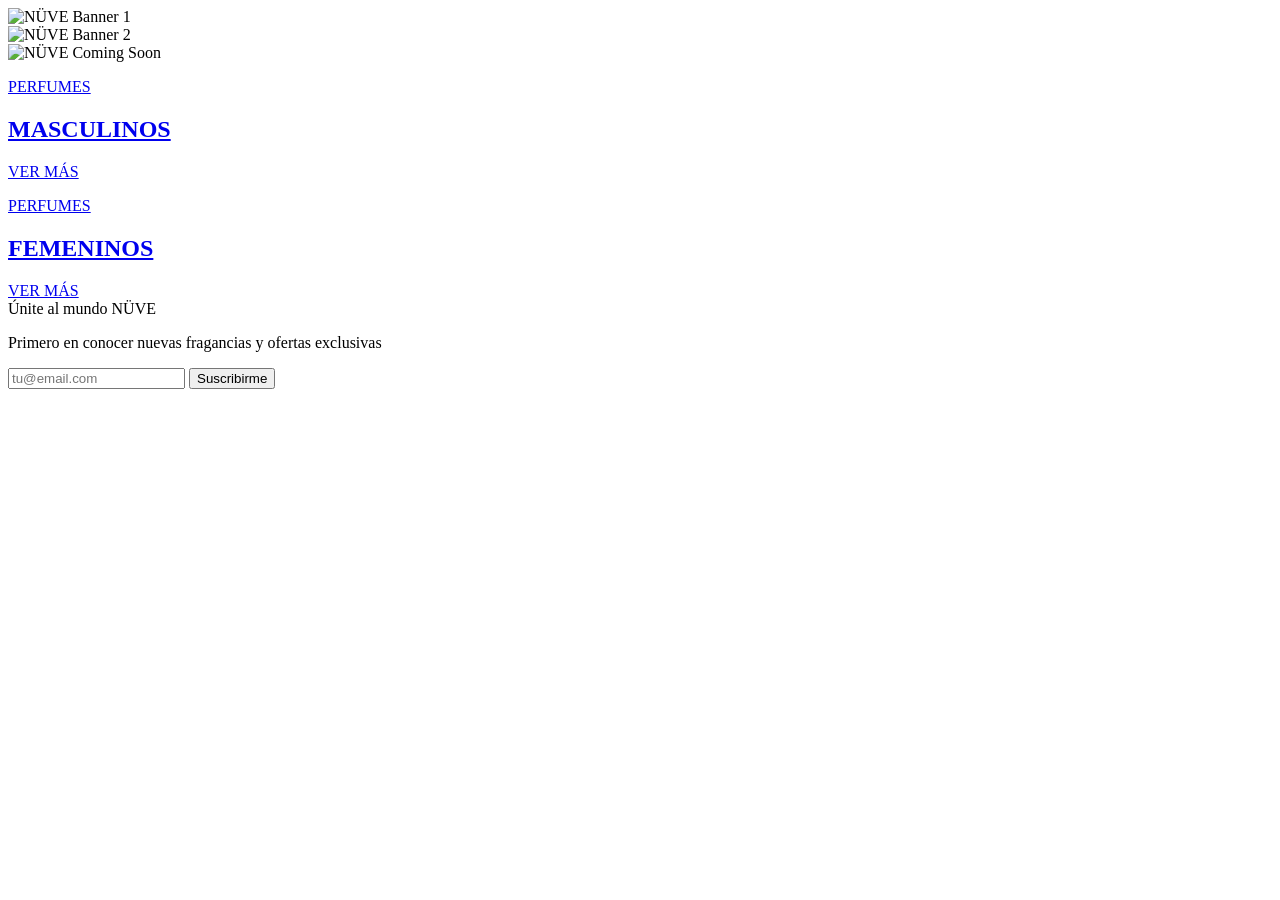
==== frontend/index.html @ dd40663f "style: Cinzel + Montserrat Light, paleta oscura, logo nuve y seccion esencia - Tipografia: Cinzel Re" ====
﻿<!DOCTYPE html>
<html lang="es">
<head>
  <meta charset="UTF-8">
  <meta name="viewport" content="width=device-width, initial-scale=1.0">
  <meta name="description" content="NÜVE Perfumería — Esencias premium de autor. Originales y Testers.">
  <title>NÜVE — Perfumería de Autor</title>
  <link rel="preconnect" href="https://fonts.googleapis.com">
  <link rel="preconnect" href="https://fonts.gstatic.com" crossorigin>
  <link href="https://fonts.googleapis.com/css2?family=Cinzel:wght@400;500&family=Montserrat:wght@300;400;500;600&display=swap" rel="stylesheet">
  <link rel="stylesheet" href="/nuvo/frontend/css/style.css">
  <link href="https://api.fontshare.com/v2/css?f[]=garet@400,700&display=swap" rel="stylesheet">
</head>
<body>

  <!-- Navbar (injected by main.js) -->
  <div id="navbar"></div>

  <!-- ============================================================
       HERO SLIDER
       ============================================================ -->
  <section class="hero-slider">
    <div class="slider__track" id="slider-track">
      <div class="slider__slide">
        <picture>
          <source media="(max-width: 768px)" srcset="/nuvo/frontend/images/banner1-mobile.png">
          <img src="/nuvo/frontend/images/banner1.png" alt="NÜVE Banner 1">
        </picture>
      </div>
      <div class="slider__slide">
        <img src="/nuvo/frontend/images/banner2.png" alt="NÜVE Banner 2">
      </div>
      <div class="slider__slide">
        <picture>
          <source media="(max-width: 768px)" srcset="/nuvo/frontend/images/banner3-mobile.png">
          <img src="/nuvo/frontend/images/banner3.png" alt="NÜVE Coming Soon">
        </picture>
      </div>
    </div>

  </section>

  <!-- ============================================================
       MÁS VENDIDOS
       ============================================================ -->
  <div id="mas-vendidos"></div>

  <!-- ============================================================
       COLECCIONES
       ============================================================ -->
  <section class="colecciones-panels">

    <a href="/nuvo/frontend/productos.html?genero=masculino" class="colecciones-panel colecciones-panel--dark">
      <div class="colecciones-panel__content">
        <p class="colecciones-panel__label">PERFUMES</p>
        <h2 class="colecciones-panel__title">MASCULINOS</h2>
        <span class="colecciones-panel__cta">VER MÁS</span>
      </div>
    </a>

    <a href="/nuvo/frontend/productos.html?genero=femenino" class="colecciones-panel colecciones-panel--light">
      <div class="colecciones-panel__content">
        <p class="colecciones-panel__label">PERFUMES</p>
        <h2 class="colecciones-panel__title">FEMENINOS</h2>
        <span class="colecciones-panel__cta">VER MÁS</span>
      </div>
    </a>

  </section>

  <!-- ============================================================
       NEWSLETTER
       ============================================================ -->
  <section class="newsletter">
    <div class="newsletter__title">Únite al mundo NÜVE</div>
    <p class="newsletter__subtitle">Primero en conocer nuevas fragancias y ofertas exclusivas</p>
    <form class="newsletter__form" onsubmit="handleNewsletter(event)">
      <input
        type="email"
        class="newsletter__input"
        placeholder="tu@email.com"
        required
        autocomplete="email"
      >
      <button type="submit" class="newsletter__btn">Suscribirme</button>
    </form>
  </section>

  <!-- Modal detalle producto -->
  <div id="producto-modal" class="prod-modal" style="display:none;">
    <div class="prod-modal__overlay" onclick="cerrarModal()"></div>
    <div class="prod-modal__box">
      <button class="prod-modal__close" onclick="cerrarModal()">✕</button>
      <div class="prod-modal__img-wrap">
        <img id="modal-img" src="" alt="">
      </div>
      <div id="modal-thumbs" style="display:none;flex-direction:row;gap:0.4rem;padding:0.5rem 1.5rem 0;flex-wrap:wrap;"></div>
      <div class="prod-modal__info">
        <p id="modal-marca" class="prod-modal__marca"></p>
        <h2 id="modal-nombre" class="prod-modal__nombre"></h2>
        <p id="modal-tipo" class="prod-modal__tipo"></p>
        <p id="modal-desc" class="prod-modal__desc"></p>
        <div class="prod-modal__precio-wrap">
          <span id="modal-precio" class="prod-modal__precio"></span>
        </div>
        <div class="prod-modal__qty-wrap">
          <button onclick="cambiarQty(-1)">−</button>
          <span id="modal-qty">1</span>
          <button onclick="cambiarQty(1)">+</button>
        </div>
        <button class="prod-modal__btn" onclick="agregarDesdeModal()">AGREGAR AL CARRITO</button>
      </div>
    </div>
  </div>

  <!-- Footer (injected by main.js) -->
  <div id="footer"></div>

  <!-- WhatsApp flotante -->
  <a href="https://wa.me/541139225427" class="whatsapp-btn" target="_blank" aria-label="WhatsApp">
    <i class="fa-brands fa-whatsapp"></i>
  </a>

  <!-- Scripts -->
  <script src="/nuvo/frontend/js/config.js"></script>
  <script src="/nuvo/frontend/js/main.js"></script>
  <script src="/nuvo/frontend/js/carrito.js"></script>
  <script src="/nuvo/frontend/js/productos.js"></script>
  <script>
    (function () {
      const track = document.getElementById('slider-track');
      const dots  = document.querySelectorAll('.slider__dot');
      const total = document.querySelectorAll('.slider__slide').length;
      let current = 0, timer;

      function goTo(index) {
        current = (index + total) % total;
        track.style.transform = `translateX(-${current * 100}%)`;
        dots.forEach((d, i) => d.classList.toggle('active', i === current));
      }

      function startAuto() { timer = setInterval(() => goTo(current + 1), 5000); }

      dots.forEach(d => d.addEventListener('click', () => { clearInterval(timer); goTo(+d.dataset.index); startAuto(); }));

      startAuto();
    })();
  </script>
  <script>
    function handleNewsletter(e) {
      e.preventDefault();
      const email = e.target.querySelector('input[type="email"]').value;
      if (email) {
        showToast('¡Gracias por suscribirte a NÜVE!', 'success');
        e.target.reset();
      }
    }

    document.addEventListener('DOMContentLoaded', () => {
      loadFeaturedProductos();
    });
  </script>
</body>
</html>
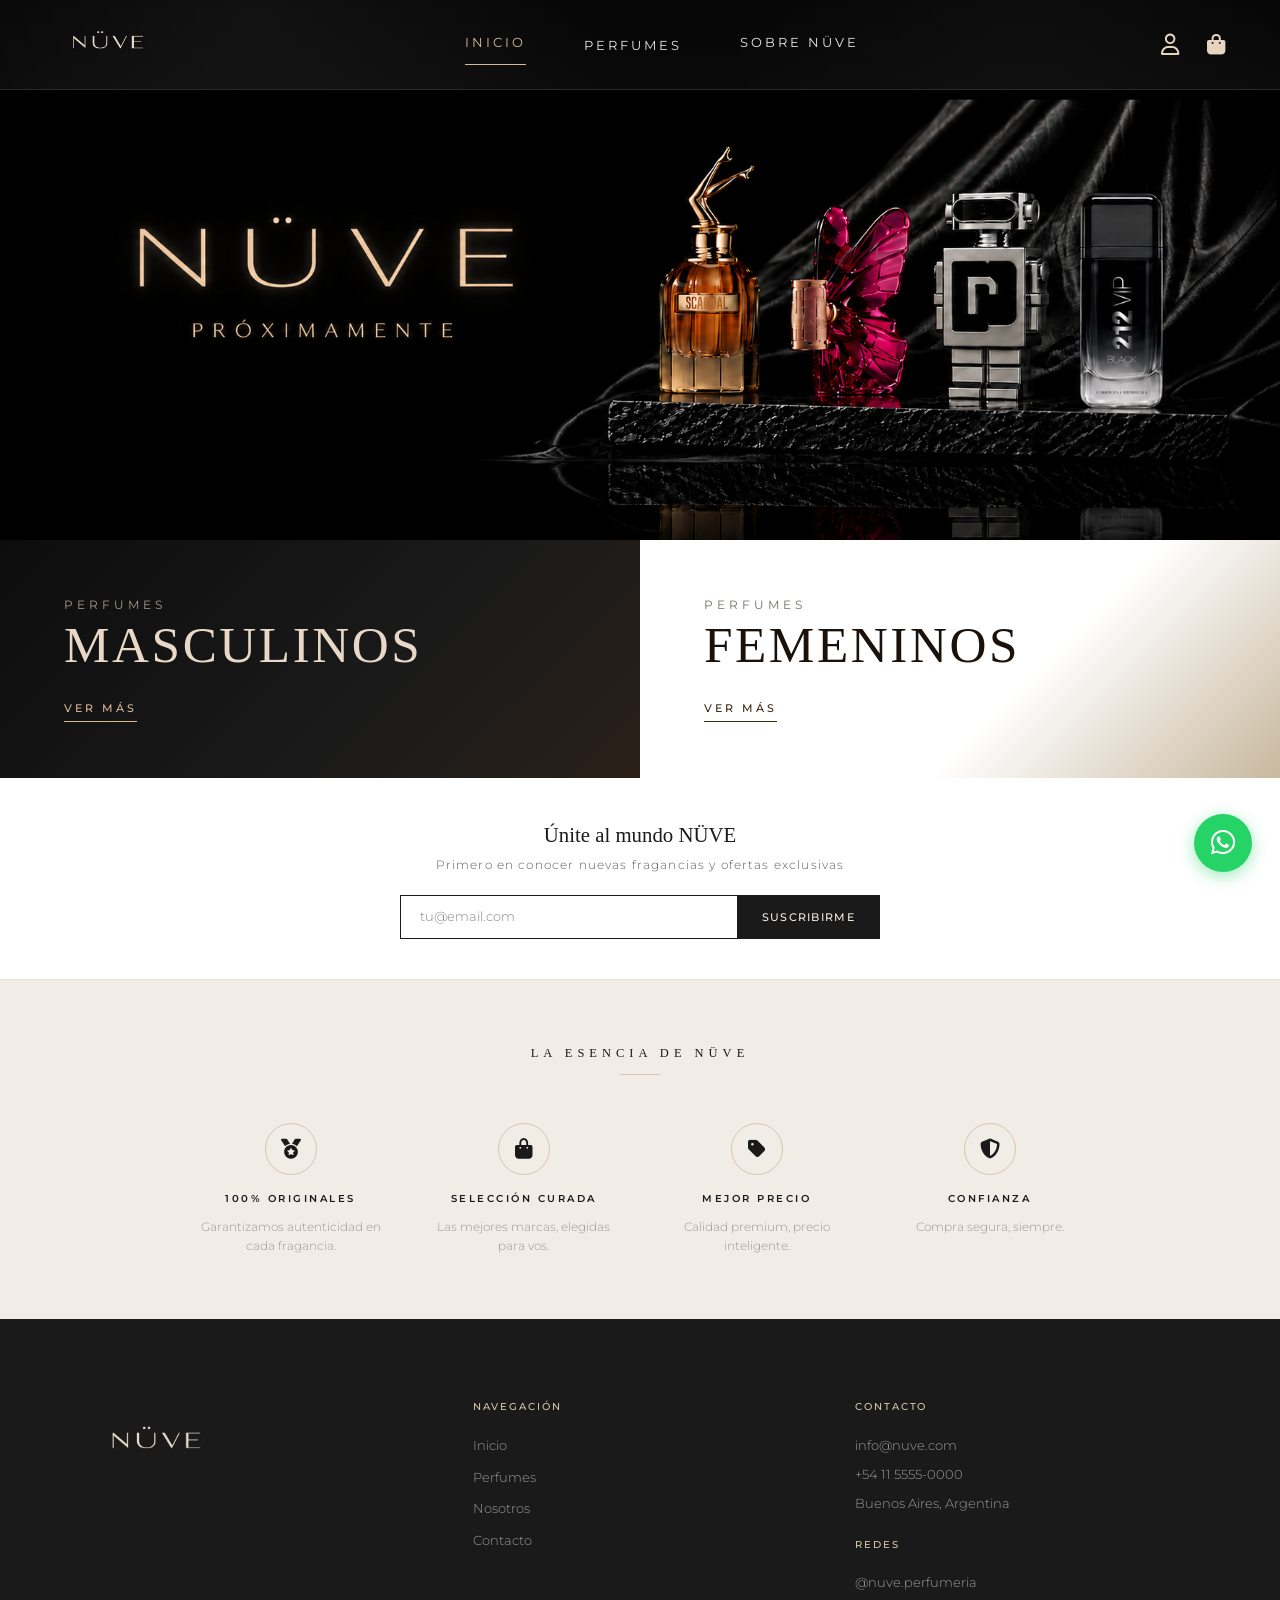
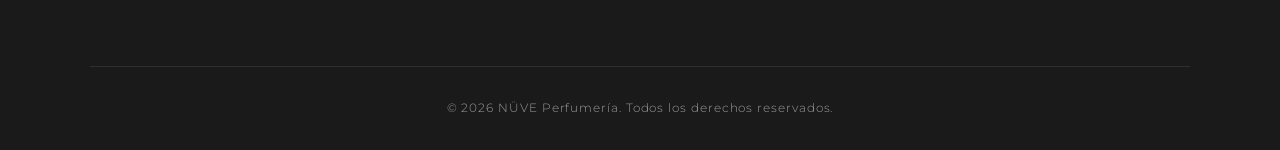
==== commit b626cb99: "deploy: preparar proyecto para produccion en nuvearg.com - config.js auto-detecta entorno (localhost" ====
--- a/frontend/index.html
+++ b/frontend/index.html
@@ -8,7 +8,7 @@
   <link rel="preconnect" href="https://fonts.googleapis.com">
   <link rel="preconnect" href="https://fonts.gstatic.com" crossorigin>
   <link href="https://fonts.googleapis.com/css2?family=Cinzel:wght@400;500&family=Montserrat:wght@300;400;500;600&display=swap" rel="stylesheet">
-  <link rel="stylesheet" href="/nuvo/frontend/css/style.css">
+  <link rel="stylesheet" href="css/style.css">
   <link href="https://api.fontshare.com/v2/css?f[]=garet@400,700&display=swap" rel="stylesheet">
 </head>
 <body>
@@ -23,17 +23,17 @@
     <div class="slider__track" id="slider-track">
       <div class="slider__slide">
         <picture>
-          <source media="(max-width: 768px)" srcset="/nuvo/frontend/images/banner1-mobile.png">
-          <img src="/nuvo/frontend/images/banner1.png" alt="NÜVE Banner 1">
+          <source media="(max-width: 768px)" srcset="images/banner1-mobile.png">
+          <img src="images/banner1.png" alt="NÜVE Banner 1">
         </picture>
       </div>
       <div class="slider__slide">
-        <img src="/nuvo/frontend/images/banner2.png" alt="NÜVE Banner 2">
+        <img src="images/banner2.png" alt="NÜVE Banner 2">
       </div>
       <div class="slider__slide">
         <picture>
-          <source media="(max-width: 768px)" srcset="/nuvo/frontend/images/banner3-mobile.png">
-          <img src="/nuvo/frontend/images/banner3.png" alt="NÜVE Coming Soon">
+          <source media="(max-width: 768px)" srcset="images/banner3-mobile.png">
+          <img src="images/banner3.png" alt="NÜVE Coming Soon">
         </picture>
       </div>
     </div>
@@ -50,7 +50,7 @@
        ============================================================ -->
   <section class="colecciones-panels">
 
-    <a href="/nuvo/frontend/productos.html?genero=masculino" class="colecciones-panel colecciones-panel--dark">
+    <a href="productos.html?genero=masculino" class="colecciones-panel colecciones-panel--dark">
       <div class="colecciones-panel__content">
         <p class="colecciones-panel__label">PERFUMES</p>
         <h2 class="colecciones-panel__title">MASCULINOS</h2>
@@ -58,7 +58,7 @@
       </div>
     </a>
 
-    <a href="/nuvo/frontend/productos.html?genero=femenino" class="colecciones-panel colecciones-panel--light">
+    <a href="productos.html?genero=femenino" class="colecciones-panel colecciones-panel--light">
       <div class="colecciones-panel__content">
         <p class="colecciones-panel__label">PERFUMES</p>
         <h2 class="colecciones-panel__title">FEMENINOS</h2>
@@ -122,10 +122,10 @@
   </a>
 
   <!-- Scripts -->
-  <script src="/nuvo/frontend/js/config.js"></script>
-  <script src="/nuvo/frontend/js/main.js"></script>
-  <script src="/nuvo/frontend/js/carrito.js"></script>
-  <script src="/nuvo/frontend/js/productos.js"></script>
+  <script src="js/config.js"></script>
+  <script src="js/main.js"></script>
+  <script src="js/carrito.js"></script>
+  <script src="js/productos.js"></script>
   <script>
     (function () {
       const track = document.getElementById('slider-track');
--- a/frontend/css/style.css
+++ b/frontend/css/style.css
@@ -0,0 +1,2754 @@
+@import url('https://fonts.googleapis.com/css2?family=Cinzel:wght@400;500&family=Montserrat:wght@300;400;500;600&display=swap');
+
+/* ============================================================
+   CSS RESET & ROOT VARIABLES
+   ============================================================ */
+*, *::before, *::after {
+  box-sizing: border-box;
+  margin: 0;
+  padding: 0;
+}
+
+:root {
+  --negro: #1a1a1a;
+  --crema: #F2ECE6;
+  --taupe: #9A9A9A;
+  --champagne: #D6C6AD;
+  --plata: #C8C8C8;
+  --blanco: #FFFFFF;
+  --gris-suave: #E8E8E8;
+
+  --font-primary: 'Cinzel', Georgia, serif;
+  --font-secondary: 'Montserrat', sans-serif;
+
+  --transition: 0.3s ease;
+  --shadow-sm: 0 2px 8px rgba(0,0,0,0.06);
+  --shadow-md: 0 4px 20px rgba(0,0,0,0.10);
+  --shadow-lg: 0 8px 40px rgba(0,0,0,0.14);
+}
+
+html {
+  scroll-behavior: smooth;
+}
+
+body {
+  background-color: var(--crema);
+  color: var(--negro);
+  font-family: var(--font-secondary);
+  font-weight: 300;
+  line-height: 1.6;
+  overflow-x: hidden;
+}
+
+img {
+  max-width: 100%;
+  display: block;
+}
+
+a {
+  color: inherit;
+  text-decoration: none;
+}
+
+ul, ol {
+  list-style: none;
+}
+
+button {
+  cursor: pointer;
+  border: none;
+  background: none;
+  font-family: inherit;
+}
+
+input, textarea, select {
+  font-family: inherit;
+}
+
+/* ============================================================
+   TYPOGRAPHY
+   ============================================================ */
+h1, h2, h3, h4, h5, h6 {
+  font-family: var(--font-primary);
+  font-weight: 300;
+  line-height: 1.2;
+}
+
+/* ============================================================
+   NAVBAR
+   ============================================================ */
+.navbar {
+  position: fixed;
+  top: 0;
+  left: 0;
+  right: 0;
+  z-index: 1000;
+  height: 10%;
+
+  background: linear-gradient(
+    to bottom,
+    #050505 0%,
+    #0a0a0a 100%
+  );
+
+  display: flex;
+  align-items: center;
+  justify-content: space-between;
+
+  padding: 0 55px;
+
+  border-bottom: 1px solid rgba(255,255,255,0.15);
+
+  transition: box-shadow var(--transition);
+}
+
+.navbar::before {
+  content: "";
+  position: absolute;
+  inset: 0;
+  background:
+    radial-gradient(circle at 20% 0%, rgba(255,255,255,0.05), transparent 35%),
+    radial-gradient(circle at 80% 0%, rgba(255,255,255,0.03), transparent 30%);
+  pointer-events: none;
+}
+
+.navbar.scrolled {
+  box-shadow: 0 4px 30px rgba(0,0,0,0.5);
+}
+
+/* Logo image - left */
+.navbar__logo-wrap a {
+  display: flex;
+  align-items: center;
+}
+
+.navbar__logo-img {
+  height: 72px;
+  width: auto;
+}
+
+/* Nav links - center */
+.navbar__nav {
+  display: flex;
+  gap: 58px;
+}
+
+.navbar__link {
+  position: relative;
+  text-decoration: none;
+  color: #e7e7e7;
+  font-family: var(--font-secondary);
+  font-size: 13px;
+  font-weight: 400;
+  letter-spacing: 3px;
+  transition: 0.3s ease;
+}
+
+.navbar__link:hover,
+.navbar__link.active {
+  color: #d8b894;
+}
+
+.navbar__link::after {
+  content: '';
+  position: absolute;
+  left: 0;
+  bottom: -8px;
+  width: 0%;
+  height: 1px;
+  background: #d8b894;
+  transition: 0.3s;
+}
+
+.navbar__link:hover::after,
+.navbar__link.active::after {
+  width: 100%;
+}
+
+/* Dropdown COLECCIONES */
+.navbar__dropdown {
+  position: relative;
+}
+
+.navbar__dropdown-menu {
+  display: none;
+  position: absolute;
+  top: calc(100% + 18px);
+  left: 50%;
+  transform: translateX(-50%);
+  background: #0a0a0a;
+  border: 1px solid rgba(255,255,255,0.12);
+  min-width: 160px;
+  flex-direction: column;
+  z-index: 100;
+}
+
+.navbar__dropdown.open .navbar__dropdown-menu {
+  display: flex;
+}
+
+.navbar__dropdown-item {
+  padding: 12px 20px;
+  color: #e7e7e7;
+  font-family: var(--font-secondary);
+  font-size: 11px;
+  font-weight: 400;
+  letter-spacing: 3px;
+  text-decoration: none;
+  transition: 0.3s;
+  text-align: center;
+}
+
+.navbar__dropdown-item:hover {
+  color: #d8b894;
+  background: rgba(255,255,255,0.04);
+}
+
+/* Icons - right */
+.navbar__icons {
+  display: flex;
+  align-items: center;
+  gap: 28px;
+}
+
+.navbar__icon-link {
+  color: #e7d5c0;
+  font-size: 21px;
+  text-decoration: none;
+  transition: 0.3s;
+}
+
+.navbar__icon-link:hover {
+  color: #ffffff;
+}
+
+/* Cart icon */
+.navbar__cart-icon {
+  width: 26px;
+  height: 26px;
+  object-fit: contain;
+  display: block;
+}
+
+.navbar__cart {
+  position: relative;
+  display: flex;
+  align-items: center;
+  color: #e7d5c0;
+  font-size: 21px;
+  text-decoration: none;
+  transition: 0.3s;
+}
+
+.navbar__cart:hover {
+  color: #ffffff;
+}
+
+.cart-badge {
+  position: absolute;
+  top: -10px;
+  right: -10px;
+  width: 19px;
+  height: 19px;
+  border-radius: 50%;
+  background: #e4c7a8;
+  color: #000;
+  font-family: var(--font-secondary);
+  font-size: 10px;
+  font-weight: 600;
+  display: flex;
+  align-items: center;
+  justify-content: center;
+  line-height: 1;
+}
+
+/* Hamburger */
+.navbar__hamburger {
+  display: none;
+  flex-direction: column;
+  gap: 5px;
+  cursor: pointer;
+  padding: 4px;
+}
+
+.navbar__hamburger span {
+  display: block;
+  width: 22px;
+  height: 1.5px;
+  background-color: #e7e7e7;
+  transition: var(--transition);
+}
+
+/* Mobile menu overlay */
+.mobile-menu {
+  display: none;
+  position: fixed;
+  top: 64px;
+  left: 0;
+  right: 0;
+  background-color: #0a0a0a;
+  border-bottom: 1px solid rgba(200,169,126,0.2);
+  z-index: 999;
+  flex-direction: column;
+  align-items: flex-start;
+  padding: 1.25rem 1.5rem 1.5rem;
+  gap: 0;
+}
+
+.mobile-menu.open {
+  display: flex;
+}
+
+.mobile-menu a {
+  font-family: var(--font-primary);
+  font-size: 1.3rem;
+  font-weight: 300;
+  letter-spacing: 0.08em;
+  color: #e8d8c7;
+  padding: 0.6rem 0;
+  width: 100%;
+  border-bottom: 1px solid rgba(255,255,255,0.06);
+  transition: color var(--transition);
+}
+
+.mobile-menu a:last-child {
+  border-bottom: none;
+}
+
+.mobile-menu a:hover {
+  color: #d8b894;
+}
+
+/* ============================================================
+   PAGE OFFSET (below fixed navbar)
+   ============================================================ */
+.page-content {
+  padding-top: 14%;
+}
+
+/* ============================================================
+   HERO SLIDER
+   ============================================================ */
+.hero-slider {
+  position: relative;
+  width: 100%;
+  height: 60vh;
+  overflow: hidden;
+  background: #000;
+}
+
+.slider__track {
+  display: flex;
+  height: 100%;
+  transition: transform 0.7s cubic-bezier(0.77, 0, 0.18, 1);
+}
+
+.slider__slide {
+  min-width: 100%;
+  height: 100%;
+}
+
+.slider__slide img {
+  width: 100%;
+  height: 100%;
+  object-fit: cover;
+  object-position: center;
+  display: block;
+}
+
+/* Dots */
+.slider__dots {
+  position: absolute;
+  bottom: 18px;
+  left: 50%;
+  transform: translateX(-50%);
+  display: flex;
+  gap: 10px;
+  z-index: 10;
+}
+
+.slider__dot {
+  width: 10px;
+  height: 10px;
+  border-radius: 50%;
+  background: rgba(255,255,255,0.35);
+  border: 1px solid rgba(255,255,255,0.5);
+  cursor: pointer;
+  padding: 0;
+  transition: 0.3s;
+}
+
+.slider__dot.active {
+  background: rgba(255,255,255,0.35);
+  border-color: rgba(255,255,255,0.5);
+}
+
+/* ============================================================
+   SECTION TITLES
+   ============================================================ */
+.section {
+  padding: 6rem 2rem;
+}
+
+.section--dark {
+  background-color: var(--negro);
+  color: var(--crema);
+}
+
+.section--light {
+  background-color: var(--blanco);
+}
+
+.section-header {
+  text-align: center;
+  margin-bottom: 4rem;
+}
+
+.section-title {
+  font-family: var(--font-primary);
+  font-size: clamp(2rem, 5vw, 3.5rem);
+  font-weight: 300;
+  letter-spacing: 0.05em;
+  margin-bottom: 1rem;
+}
+
+.section-line {
+  display: flex;
+  align-items: center;
+  justify-content: center;
+  gap: 0.8rem;
+  margin-bottom: 1rem;
+}
+
+.section-line::before,
+.section-line::after {
+  content: '';
+  width: 50px;
+  height: 1px;
+  background-color: var(--champagne);
+}
+
+.section-line span {
+  color: var(--champagne);
+  font-size: 0.6rem;
+}
+
+.section-subtitle {
+  font-family: var(--font-secondary);
+  font-size: 0.85rem;
+  font-weight: 300;
+  letter-spacing: 0.15em;
+  text-transform: uppercase;
+  color: var(--taupe);
+}
+
+/* ============================================================
+   COLECCIONES PANELS (Homepage)
+   ============================================================ */
+.colecciones-panels {
+  display: flex;
+  width: 100%;
+}
+
+.colecciones-panel {
+  flex: 1;
+  display: flex;
+  align-items: flex-end;
+  padding: 3.5rem 4rem;
+  text-decoration: none;
+  position: relative;
+  overflow: hidden;
+  transition: flex 0.5s ease;
+}
+
+.colecciones-panel:hover {
+  flex: 1.08;
+}
+
+.colecciones-panel--dark {
+  background: linear-gradient(135deg, #0d0d0d 0%, #1a1a1a 60%, #2a2018 100%);
+}
+
+.colecciones-panel--light {
+  background: linear-gradient(135deg, #ffffff 0%, #ffffff 60%, #c8b89e 100%);
+}
+
+.colecciones-panel__content {
+  position: relative;
+  z-index: 1;
+}
+
+.colecciones-panel__label {
+  font-family: var(--font-secondary);
+  font-size: 0.72rem;
+  font-weight: 400;
+  letter-spacing: 4px;
+  margin-bottom: 0.3rem;
+}
+
+.colecciones-panel--dark .colecciones-panel__label {
+  color: rgba(232, 216, 199, 0.7);
+}
+
+.colecciones-panel--light .colecciones-panel__label {
+  color: rgba(40, 30, 20, 0.65);
+}
+
+.colecciones-panel__title {
+  font-family: var(--font-primary);
+  font-size: clamp(2.2rem, 4vw, 3.5rem);
+  font-weight: 300;
+  letter-spacing: 0.05em;
+  line-height: 1;
+  margin-bottom: 1.5rem;
+}
+
+.colecciones-panel--dark .colecciones-panel__title {
+  color: #e8d8c7;
+}
+
+.colecciones-panel--light .colecciones-panel__title {
+  color: #1a120a;
+}
+
+.colecciones-panel__cta {
+  display: inline-block;
+  font-family: var(--font-secondary);
+  font-size: 0.7rem;
+  font-weight: 500;
+  letter-spacing: 3px;
+  padding-bottom: 3px;
+  transition: 0.3s;
+}
+
+.colecciones-panel--dark .colecciones-panel__cta {
+  color: #d8b894;
+  border-bottom: 1px solid #d8b894;
+}
+
+.colecciones-panel--light .colecciones-panel__cta {
+  color: #3a2810;
+  border-bottom: 1px solid #3a2810;
+}
+
+.colecciones-panel:hover .colecciones-panel__cta {
+  letter-spacing: 4px;
+}
+
+/* ============================================================
+   COLLECTIONS GRID (Homepage)
+   ============================================================ */
+.collections-grid {
+  display: grid;
+  grid-template-columns: 1fr 1fr;
+  gap: 1.5rem;
+  max-width: 1100px;
+  margin: 0 auto;
+}
+
+.collection-card {
+  position: relative;
+  overflow: hidden;
+  aspect-ratio: 3/4;
+  background-color: var(--negro);
+}
+
+.collection-card__image {
+  width: 100%;
+  height: 100%;
+  object-fit: cover;
+  transition: transform 0.6s ease;
+  opacity: 0.75;
+}
+
+.collection-card:hover .collection-card__image {
+  transform: scale(1.04);
+}
+
+.collection-card__overlay {
+  position: absolute;
+  inset: 0;
+  display: flex;
+  flex-direction: column;
+  align-items: center;
+  justify-content: flex-end;
+  padding: 2.5rem;
+  background: linear-gradient(transparent 40%, rgba(13,13,13,0.75) 100%);
+}
+
+.collection-card__title {
+  font-family: var(--font-primary);
+  font-size: 2.2rem;
+  font-weight: 300;
+  color: var(--crema);
+  letter-spacing: 0.05em;
+  margin-bottom: 0.75rem;
+}
+
+.collection-card__link {
+  font-family: var(--font-secondary);
+  font-size: 0.7rem;
+  font-weight: 500;
+  letter-spacing: 0.2em;
+  text-transform: uppercase;
+  color: var(--champagne);
+  border-bottom: 1px solid var(--champagne);
+  padding-bottom: 2px;
+  transition: opacity var(--transition);
+}
+
+.collection-card__link:hover {
+  opacity: 0.7;
+}
+
+/* ============================================================
+   PRODUCT GRID
+   ============================================================ */
+.productos-grid {
+  display: grid;
+  grid-template-columns: repeat(3, 1fr);
+  gap: 2.5rem;
+  max-width: 1200px;
+  margin: 0 auto;
+}
+
+/* Product Card */
+.producto-card {
+  background-color: var(--blanco);
+  position: relative;
+  transition: box-shadow var(--transition);
+  overflow: hidden;
+}
+
+.producto-card:hover {
+  box-shadow: var(--shadow-md);
+}
+
+.producto-card__img-wrap {
+  position: relative;
+  aspect-ratio: 1/1.1;
+  overflow: hidden;
+  background-color: var(--crema);
+}
+
+.producto-card__img {
+  width: 100%;
+  height: 100%;
+  object-fit: cover;
+  transition: transform 0.5s ease;
+}
+
+.producto-card:hover .producto-card__img {
+  transform: scale(1.04);
+}
+
+.producto-card__badge {
+  position: absolute;
+  top: 1rem;
+  left: 1rem;
+  background-color: var(--negro);
+  color: var(--crema);
+  font-family: var(--font-secondary);
+  font-size: 0.62rem;
+  font-weight: 500;
+  letter-spacing: 0.1em;
+  text-transform: uppercase;
+  padding: 0.3rem 0.7rem;
+}
+
+.producto-card__out-of-stock {
+  position: absolute;
+  top: 1rem;
+  right: 1rem;
+  background-color: var(--taupe);
+  color: var(--blanco);
+  font-family: var(--font-secondary);
+  font-size: 0.62rem;
+  font-weight: 500;
+  letter-spacing: 0.08em;
+  text-transform: uppercase;
+  padding: 0.3rem 0.7rem;
+}
+
+.producto-card__body {
+  padding: 1.5rem 1.5rem 1.75rem;
+}
+
+.producto-card__category {
+  font-family: var(--font-secondary);
+  font-size: 0.63rem;
+  font-weight: 500;
+  letter-spacing: 0.14em;
+  text-transform: uppercase;
+  color: var(--taupe);
+  margin-bottom: 0.4rem;
+}
+
+.producto-card__name {
+  font-family: var(--font-primary);
+  font-size: 1.45rem;
+  font-weight: 400;
+  color: var(--negro);
+  margin-bottom: 0.4rem;
+  line-height: 1.25;
+}
+
+.producto-card__nota {
+  font-family: var(--font-secondary);
+  font-size: 0.72rem;
+  font-weight: 300;
+  color: var(--taupe);
+  line-height: 1.5;
+  margin-bottom: 1rem;
+  display: -webkit-box;
+  -webkit-line-clamp: 2;
+  -webkit-box-orient: vertical;
+  overflow: hidden;
+}
+
+.producto-card__footer {
+  display: flex;
+  align-items: center;
+  justify-content: space-between;
+}
+
+.producto-card__price {
+  font-family: var(--font-secondary);
+  font-size: 1.05rem;
+  font-weight: 500;
+  color: var(--negro);
+}
+
+.btn-agregar {
+  font-family: var(--font-secondary);
+  font-size: 0.68rem;
+  font-weight: 500;
+  letter-spacing: 0.1em;
+  text-transform: uppercase;
+  background-color: var(--negro);
+  color: var(--crema);
+  padding: 0.55rem 1.1rem;
+  transition: background-color var(--transition), transform var(--transition);
+}
+
+.btn-agregar:hover {
+  background-color: var(--taupe);
+}
+
+.btn-agregar:disabled {
+  background-color: var(--plata);
+  cursor: not-allowed;
+}
+
+/* Add to cart slide-up on hover (card variant) */
+.producto-card__add-overlay {
+  position: absolute;
+  bottom: 0;
+  left: 0;
+  right: 0;
+  background-color: var(--negro);
+  color: var(--crema);
+  text-align: center;
+  padding: 0.9rem;
+  font-family: var(--font-secondary);
+  font-size: 0.68rem;
+  font-weight: 500;
+  letter-spacing: 0.12em;
+  text-transform: uppercase;
+  transform: translateY(100%);
+  transition: transform 0.35s ease;
+  cursor: pointer;
+}
+
+.producto-card:hover .producto-card__add-overlay {
+  transform: translateY(0);
+}
+
+/* ============================================================
+   PHILOSOPHY PILLARS
+   ============================================================ */
+.pillars {
+  display: grid;
+  grid-template-columns: repeat(3, 1fr);
+  gap: 3rem;
+  max-width: 900px;
+  margin: 0 auto;
+  text-align: center;
+}
+
+.pillar__icon {
+  font-size: 1.8rem;
+  margin-bottom: 1rem;
+  color: var(--champagne);
+}
+
+.pillar__title {
+  font-family: var(--font-primary);
+  font-size: 1.4rem;
+  font-weight: 400;
+  color: var(--crema);
+  margin-bottom: 0.75rem;
+}
+
+.pillar__text {
+  font-family: var(--font-secondary);
+  font-size: 0.8rem;
+  font-weight: 300;
+  color: var(--plata);
+  line-height: 1.7;
+}
+
+/* ============================================================
+   QUOTE / BRAND STATEMENT
+   ============================================================ */
+.quote-section {
+  padding: 7rem 2rem;
+  text-align: center;
+  background-color: var(--blanco);
+}
+
+.quote-text {
+  font-family: var(--font-primary);
+  font-size: clamp(1.6rem, 4vw, 2.8rem);
+  font-style: italic;
+  font-weight: 300;
+  color: var(--negro);
+  max-width: 800px;
+  margin: 0 auto 1.5rem;
+  line-height: 1.4;
+}
+
+.quote-author {
+  font-family: var(--font-secondary);
+  font-size: 0.72rem;
+  font-weight: 500;
+  letter-spacing: 0.2em;
+  text-transform: uppercase;
+  color: var(--taupe);
+}
+
+/* ============================================================
+   NEWSLETTER
+   ============================================================ */
+.newsletter {
+  background-color: #ffffff;
+  padding: 2.5rem 2rem;
+  text-align: center;
+}
+
+.newsletter__title {
+  font-family: var(--font-primary);
+  font-size: 1.3rem;
+  font-weight: 300;
+  color: var(--negro);
+  margin-bottom: 0.3rem;
+}
+
+.newsletter__subtitle {
+  font-family: var(--font-secondary);
+  font-size: 0.72rem;
+  font-weight: 300;
+  color: var(--negro);
+  opacity: 0.7;
+  margin-bottom: 1.25rem;
+  letter-spacing: 0.1em;
+}
+
+.newsletter__form {
+  display: flex;
+  max-width: 480px;
+  margin: 0 auto;
+  gap: 0;
+}
+
+.newsletter__input {
+  flex: 1;
+  padding: 0.85rem 1.2rem;
+  border: 1px solid var(--negro);
+  border-right: none;
+  background: transparent;
+  font-family: var(--font-secondary);
+  font-size: 0.8rem;
+  font-weight: 300;
+  color: var(--negro);
+  outline: none;
+}
+
+.newsletter__input::placeholder {
+  color: rgba(13,13,13,0.5);
+}
+
+.newsletter__btn {
+  padding: 0.85rem 1.5rem;
+  background-color: var(--negro);
+  color: var(--crema);
+  font-family: var(--font-secondary);
+  font-size: 0.68rem;
+  font-weight: 500;
+  letter-spacing: 0.12em;
+  text-transform: uppercase;
+  border: 1px solid var(--negro);
+  transition: background-color var(--transition);
+}
+
+.newsletter__btn:hover {
+  background-color: var(--taupe);
+  border-color: var(--taupe);
+}
+
+/* ============================================================
+   FOOTER
+   ============================================================ */
+/* WHATSAPP FLOTANTE */
+.whatsapp-btn {
+  position: fixed;
+  bottom: 28px;
+  right: 28px;
+  z-index: 9999;
+  background: #25D366;
+  color: #fff;
+  width: 58px;
+  height: 58px;
+  border-radius: 50%;
+  display: flex;
+  align-items: center;
+  justify-content: center;
+  font-size: 28px;
+  text-decoration: none;
+  box-shadow: 0 4px 16px rgba(37,211,102,0.45);
+  transition: transform 0.2s, box-shadow 0.2s;
+}
+
+.whatsapp-btn:hover {
+  transform: scale(1.1);
+  box-shadow: 0 6px 24px rgba(37,211,102,0.6);
+}
+
+.footer {
+  background-color: var(--negro);
+  color: var(--crema);
+  padding: 5rem 2rem 2rem;
+}
+
+.footer__top {
+  display: grid;
+  grid-template-columns: 1fr 1fr 1fr;
+  gap: 3rem;
+  max-width: 1100px;
+  margin: 0 auto 4rem;
+}
+
+.footer__logo {
+  font-family: var(--font-primary);
+  font-size: 2.2rem;
+  font-weight: 300;
+  letter-spacing: 0.2em;
+  color: var(--crema);
+  margin-bottom: 1rem;
+}
+
+.footer__logo-img {
+  height: 90px;
+  width: auto;
+  display: block;
+  margin-bottom: 1rem;
+}
+
+.footer__tagline {
+  font-family: var(--font-secondary);
+  font-size: 0.75rem;
+  font-weight: 300;
+  color: var(--taupe);
+  letter-spacing: 0.1em;
+  line-height: 1.6;
+}
+
+.footer__heading {
+  font-family: var(--font-secondary);
+  font-size: 0.65rem;
+  font-weight: 500;
+  letter-spacing: 0.18em;
+  text-transform: uppercase;
+  color: var(--champagne);
+  margin-bottom: 1.25rem;
+}
+
+.footer__nav {
+  display: flex;
+  flex-direction: column;
+  gap: 0.7rem;
+}
+
+.footer__nav a {
+  font-family: var(--font-secondary);
+  font-size: 0.8rem;
+  font-weight: 300;
+  color: var(--taupe);
+  transition: color var(--transition);
+}
+
+.footer__nav a:hover {
+  color: var(--crema);
+}
+
+.footer__contact-item {
+  font-family: var(--font-secondary);
+  font-size: 0.8rem;
+  font-weight: 300;
+  color: var(--taupe);
+  margin-bottom: 0.6rem;
+  line-height: 1.5;
+}
+
+.footer__bottom {
+  border-top: 1px solid rgba(168, 162, 154, 0.15);
+  padding-top: 2rem;
+  text-align: center;
+  max-width: 1100px;
+  margin: 0 auto;
+}
+
+.footer__copy {
+  font-family: var(--font-secondary);
+  font-size: 0.72rem;
+  font-weight: 300;
+  color: var(--taupe);
+  letter-spacing: 0.08em;
+}
+
+/* ============================================================
+   BUTTONS
+   ============================================================ */
+.btn {
+  display: inline-flex;
+  align-items: center;
+  justify-content: center;
+  gap: 0.5rem;
+  padding: 0.85rem 2.2rem;
+  font-family: var(--font-secondary);
+  font-size: 0.72rem;
+  font-weight: 500;
+  letter-spacing: 0.15em;
+  text-transform: uppercase;
+  transition: all var(--transition);
+  cursor: pointer;
+  border: 1px solid transparent;
+}
+
+.btn-primary {
+  background-color: var(--negro);
+  color: var(--crema);
+  border-color: var(--negro);
+}
+
+.btn-primary:hover {
+  background-color: transparent;
+  color: var(--negro);
+}
+
+.btn-secondary {
+  background-color: transparent;
+  color: var(--negro);
+  border-color: var(--negro);
+}
+
+.btn-secondary:hover {
+  background-color: var(--negro);
+  color: var(--crema);
+}
+
+.btn-outline-cream {
+  background-color: transparent;
+  color: var(--crema);
+  border-color: var(--crema);
+}
+
+.btn-outline-cream:hover {
+  background-color: var(--crema);
+  color: var(--negro);
+}
+
+/* ============================================================
+   PAGE HEROES (sub-pages)
+   ============================================================ */
+.page-hero {
+  background-color: var(--negro);
+  padding: 7rem 2rem 3.5rem;
+  text-align: center;
+}
+
+.page-hero__title {
+  font-family: var(--font-secondary);
+  font-size: clamp(0.9rem, 2vw, 1.1rem);
+  font-weight: 400;
+  color: var(--crema);
+  letter-spacing: 6px;
+  text-transform: uppercase;
+  margin-bottom: 0;
+}
+
+/* ============================================================
+   FILTER BAR
+   ============================================================ */
+.filter-bar {
+  display: flex;
+  align-items: center;
+  justify-content: space-between;
+  gap: 1rem;
+  max-width: 1200px;
+  margin: 0 auto 3rem;
+  padding: 0 2rem;
+  flex-wrap: wrap;
+}
+
+.filter-bar__search {
+  flex: 1;
+  min-width: 200px;
+  padding: 0.7rem 1rem;
+  border: none;
+  border-bottom: 1px solid var(--taupe);
+  background: transparent;
+  font-family: var(--font-secondary);
+  font-size: 0.85rem;
+  font-weight: 300;
+  color: var(--negro);
+  outline: none;
+  transition: border-color var(--transition);
+}
+
+.filter-bar__search::placeholder {
+  color: var(--taupe);
+}
+
+.filter-bar__search:focus {
+  border-color: var(--negro);
+}
+
+.filter-bar__select {
+  padding: 0.7rem 1rem;
+  border: none;
+  border-bottom: 1px solid var(--taupe);
+  background: transparent;
+  font-family: var(--font-secondary);
+  font-size: 0.8rem;
+  font-weight: 300;
+  color: var(--negro);
+  outline: none;
+  cursor: pointer;
+  min-width: 160px;
+}
+
+.filter-bar__results {
+  font-family: var(--font-secondary);
+  font-size: 0.75rem;
+  font-weight: 300;
+  color: var(--taupe);
+  letter-spacing: 0.05em;
+}
+
+/* ============================================================
+   EMPTY STATE
+   ============================================================ */
+.empty-state {
+  text-align: center;
+  padding: 5rem 2rem;
+  grid-column: 1 / -1;
+}
+
+.empty-state__icon {
+  font-size: 3rem;
+  color: var(--plata);
+  margin-bottom: 1rem;
+}
+
+.empty-state__title {
+  font-family: var(--font-primary);
+  font-size: 1.8rem;
+  font-weight: 300;
+  color: var(--taupe);
+  margin-bottom: 0.5rem;
+}
+
+.empty-state__text {
+  font-family: var(--font-secondary);
+  font-size: 0.8rem;
+  font-weight: 300;
+  color: var(--plata);
+}
+
+/* ============================================================
+   SKELETON LOADERS
+   ============================================================ */
+@keyframes shimmer {
+  0%   { background-position: -600px 0; }
+  100% { background-position: 600px 0; }
+}
+
+.skeleton {
+  background: linear-gradient(90deg, #e8e0d8 25%, #f2ece6 50%, #e8e0d8 75%);
+  background-size: 600px 100%;
+  animation: shimmer 1.6s infinite;
+  border-radius: 2px;
+}
+
+.skeleton-card {
+  background-color: var(--blanco);
+}
+
+.skeleton-card .skeleton-img {
+  aspect-ratio: 1/1.1;
+}
+
+.skeleton-card .skeleton-body {
+  padding: 1.5rem;
+}
+
+.skeleton-card .skeleton-line {
+  height: 12px;
+  margin-bottom: 10px;
+  border-radius: 2px;
+}
+
+.skeleton-card .skeleton-line.short { width: 40%; }
+.skeleton-card .skeleton-line.medium { width: 70%; }
+.skeleton-card .skeleton-line.full { width: 100%; }
+
+/* ============================================================
+   TOAST NOTIFICATIONS
+   ============================================================ */
+.toast-container {
+  position: fixed;
+  top: 1.5rem;
+  right: 1.5rem;
+  z-index: 9999;
+  display: flex;
+  flex-direction: column;
+  gap: 0.75rem;
+}
+
+.toast {
+  background-color: var(--negro);
+  color: var(--crema);
+  padding: 1rem 1.5rem;
+  font-family: var(--font-secondary);
+  font-size: 0.8rem;
+  font-weight: 400;
+  max-width: 320px;
+  box-shadow: var(--shadow-lg);
+  transform: translateX(110%);
+  transition: transform 0.4s ease;
+  display: flex;
+  align-items: center;
+  gap: 0.75rem;
+}
+
+.toast.show {
+  transform: translateX(0);
+}
+
+.toast--success { border-left: 3px solid #7cb87c; }
+.toast--error   { border-left: 3px solid #c07b7b; }
+.toast--info    { border-left: 3px solid var(--champagne); }
+
+.toast__icon {
+  font-size: 1rem;
+  flex-shrink: 0;
+}
+
+/* ============================================================
+   CART PAGE
+   ============================================================ */
+.page-carrito {
+  background: #ffffff;
+}
+
+.cart-page-header {
+  max-width: 1100px;
+  margin: 0 auto;
+  padding: 2.5rem 2rem 0;
+}
+
+.cart-page-title {
+  font-family: var(--font-primary);
+  font-size: clamp(1.6rem, 3vw, 2.4rem);
+  font-weight: 300;
+  letter-spacing: 5px;
+  color: #1a1a1a;
+  text-transform: uppercase;
+  padding-bottom: 1rem;
+  border-bottom: 1px solid #e8e0d8;
+}
+
+.cart-layout {
+  display: grid;
+  grid-template-columns: 1fr 360px;
+  gap: 3rem;
+  max-width: 1100px;
+  margin: 0 auto;
+  padding: 2rem 2rem 5rem;
+  align-items: start;
+}
+
+/* Empty state */
+.cart-empty {
+  padding: 5rem 2rem;
+  text-align: center;
+}
+
+.cart-empty__icon {
+  font-size: 2.5rem;
+  color: #c8b89e;
+  margin-bottom: 1.5rem;
+}
+
+.cart-empty__title {
+  font-family: var(--font-primary);
+  font-size: 1.6rem;
+  font-weight: 300;
+  letter-spacing: 3px;
+  color: #1a1a1a;
+  margin-bottom: 0.75rem;
+}
+
+.cart-empty__text {
+  font-family: var(--font-secondary);
+  font-size: 0.82rem;
+  color: #888;
+  letter-spacing: 0.5px;
+  margin-bottom: 2rem;
+}
+
+.cart-empty__btn {
+  display: inline-block;
+  padding: 0.85rem 2.5rem;
+  background: #1a1a1a;
+  color: #e8d8c7;
+  font-family: var(--font-secondary);
+  font-size: 0.65rem;
+  font-weight: 600;
+  letter-spacing: 2.5px;
+  text-decoration: none;
+  transition: background 0.3s;
+}
+
+.cart-empty__btn:hover {
+  background: #3a2810;
+}
+
+/* Cart items list */
+.cart-items {
+  display: flex;
+  flex-direction: column;
+}
+
+.cart-item {
+  display: grid;
+  grid-template-columns: 110px 1fr auto;
+  gap: 1.5rem;
+  padding: 1.75rem 0;
+  border-bottom: 1px solid #f0ebe4;
+  align-items: center;
+}
+
+.cart-item__img-wrap {
+  background: #ffffff;
+  display: flex;
+  align-items: center;
+  justify-content: center;
+  height: 130px;
+  overflow: hidden;
+}
+
+.cart-item__img {
+  width: 100%;
+  height: 100%;
+  object-fit: contain;
+}
+
+.cart-item__info {
+  display: flex;
+  flex-direction: column;
+  gap: 3px;
+}
+
+.cart-item__name {
+  font-family: 'Garet', 'Nunito', sans-serif;
+  font-size: 1rem;
+  font-weight: 400;
+  letter-spacing: 0.5px;
+  color: #1a1a1a;
+}
+
+.cart-item__marca {
+  font-family: var(--font-secondary);
+  font-size: 0.68rem;
+  letter-spacing: 1px;
+  color: #888;
+  text-transform: uppercase;
+}
+
+.cart-item__tipo {
+  font-family: var(--font-secondary);
+  font-size: 0.65rem;
+  color: #aaa;
+  letter-spacing: 0.5px;
+}
+
+.cart-item__price {
+  font-family: var(--font-secondary);
+  font-size: 0.78rem;
+  color: #777;
+  margin-top: 0.4rem;
+}
+
+.cart-item__right {
+  display: flex;
+  flex-direction: column;
+  align-items: flex-end;
+  gap: 0.75rem;
+}
+
+.cart-item__subtotal {
+  font-family: var(--font-secondary);
+  font-size: 0.95rem;
+  font-weight: 600;
+  color: #1a1a1a;
+}
+
+.cart-item__remove {
+  font-family: var(--font-secondary);
+  font-size: 0.62rem;
+  font-weight: 400;
+  color: #bbb;
+  letter-spacing: 1px;
+  text-transform: uppercase;
+  background: none;
+  border: none;
+  cursor: pointer;
+  transition: color 0.25s;
+}
+
+.cart-item__remove:hover {
+  color: #1a1a1a;
+}
+
+/* Qty control */
+.qty-control {
+  display: flex;
+  align-items: center;
+  border: 1px solid #e0d8ce;
+}
+
+.qty-control__btn {
+  width: 32px;
+  height: 32px;
+  display: flex;
+  align-items: center;
+  justify-content: center;
+  font-size: 1.1rem;
+  color: #1a1a1a;
+  background: transparent;
+  border: none;
+  cursor: pointer;
+  transition: background 0.2s;
+}
+
+.qty-control__btn:hover {
+  background: #f0ebe4;
+}
+
+.qty-control__value {
+  width: 36px;
+  text-align: center;
+  font-family: var(--font-secondary);
+  font-size: 0.85rem;
+  font-weight: 500;
+  color: #1a1a1a;
+}
+
+/* Order Summary */
+.order-summary {
+  background: #f9f6f2;
+  padding: 2rem;
+  position: sticky;
+  top: 100px;
+  border: 1px solid #ede7df;
+}
+
+.order-summary__title {
+  font-family: var(--font-primary);
+  font-size: 1.3rem;
+  font-weight: 300;
+  letter-spacing: 3px;
+  color: #1a1a1a;
+  text-transform: uppercase;
+  margin-bottom: 1.5rem;
+  padding-bottom: 1rem;
+  border-bottom: 1px solid #e8ddd0;
+}
+
+.order-summary__row {
+  display: flex;
+  justify-content: space-between;
+  align-items: center;
+  padding: 0.65rem 0;
+  font-family: var(--font-secondary);
+  font-size: 0.8rem;
+  color: #777;
+}
+
+.order-summary__divider {
+  height: 1px;
+  background: #e8ddd0;
+  margin: 0.5rem 0;
+}
+
+.order-summary__row--total {
+  font-weight: 600;
+  color: #1a1a1a;
+  font-size: 0.95rem;
+  padding-top: 0.75rem;
+}
+
+.order-summary__actions {
+  margin-top: 1.75rem;
+  display: flex;
+  flex-direction: column;
+  gap: 0.75rem;
+}
+
+.order-summary__btn-primary {
+  display: block;
+  text-align: center;
+  padding: 0.9rem 1rem;
+  background: #1a1a1a;
+  color: #e8d8c7;
+  font-family: var(--font-secondary);
+  font-size: 0.65rem;
+  font-weight: 600;
+  letter-spacing: 2.5px;
+  text-decoration: none;
+  transition: background 0.3s;
+}
+
+.order-summary__btn-primary:hover {
+  background: #3a2810;
+}
+
+.order-summary__btn-primary.disabled {
+  pointer-events: none;
+  opacity: 0.4;
+}
+
+.order-summary__btn-secondary {
+  display: block;
+  text-align: center;
+  padding: 0.9rem 1rem;
+  background: transparent;
+  color: #1a1a1a;
+  border: 1px solid #1a1a1a;
+  font-family: var(--font-secondary);
+  font-size: 0.65rem;
+  font-weight: 600;
+  letter-spacing: 2.5px;
+  text-decoration: none;
+  transition: background 0.3s, color 0.3s;
+}
+
+.order-summary__btn-secondary:hover {
+  background: #1a1a1a;
+  color: #e8d8c7;
+}
+
+.order-summary__btn-vaciar {
+  display: block;
+  text-align: center;
+  width: 100%;
+  padding: 0.5rem;
+  background: none;
+  border: none;
+  font-family: var(--font-secondary);
+  font-size: 0.62rem;
+  color: #bbb;
+  letter-spacing: 1px;
+  text-transform: uppercase;
+  cursor: pointer;
+  transition: color 0.25s;
+}
+
+.order-summary__btn-vaciar:hover {
+  color: #1a1a1a;
+}
+
+/* ============================================================
+   CHECKOUT PAGE
+   ============================================================ */
+.page-checkout {
+  background: #ffffff;
+}
+
+.checkout-layout {
+  display: grid;
+  grid-template-columns: 1fr 360px;
+  gap: 3rem;
+  max-width: 1100px;
+  margin: 0 auto;
+  padding: 2rem 2rem 5rem;
+  align-items: start;
+}
+
+/* Progress */
+.checkout-progress {
+  display: flex;
+  align-items: center;
+  margin-bottom: 2.5rem;
+}
+
+.progress-step {
+  display: flex;
+  align-items: center;
+  gap: 0.5rem;
+  font-family: var(--font-secondary);
+  font-size: 0.68rem;
+  font-weight: 400;
+  letter-spacing: 1.5px;
+  text-transform: uppercase;
+  color: #ccc;
+}
+
+.progress-step.active {
+  color: #1a1a1a;
+  font-weight: 500;
+}
+
+.progress-step.done {
+  color: #c8b89e;
+}
+
+.progress-step__num {
+  width: 22px;
+  height: 22px;
+  border-radius: 50%;
+  border: 1px solid currentColor;
+  display: flex;
+  align-items: center;
+  justify-content: center;
+  font-size: 0.6rem;
+  flex-shrink: 0;
+}
+
+.progress-divider {
+  flex: 1;
+  height: 1px;
+  background: #e8e0d8;
+  margin: 0 1rem;
+  max-width: 50px;
+}
+
+/* Form */
+.checkout-form__title {
+  font-family: var(--font-primary);
+  font-size: 1.4rem;
+  font-weight: 300;
+  letter-spacing: 3px;
+  text-transform: uppercase;
+  color: #1a1a1a;
+  margin-bottom: 2rem;
+  padding-bottom: 0.75rem;
+  border-bottom: 1px solid #e8e0d8;
+}
+
+.form-grid {
+  display: grid;
+  grid-template-columns: 1fr 1fr;
+  gap: 1.75rem 2rem;
+}
+
+.form-group {
+  display: flex;
+  flex-direction: column;
+  gap: 0.4rem;
+}
+
+.form-group--full {
+  grid-column: 1 / -1;
+}
+
+.form-label {
+  font-family: var(--font-secondary);
+  font-size: 0.62rem;
+  font-weight: 500;
+  letter-spacing: 1.5px;
+  text-transform: uppercase;
+  color: #999;
+}
+
+.form-input {
+  padding: 0.65rem 0;
+  border: none;
+  border-bottom: 1px solid #e0d8ce;
+  background: transparent;
+  font-family: var(--font-secondary);
+  font-size: 0.88rem;
+  font-weight: 300;
+  color: #1a1a1a;
+  outline: none;
+  transition: border-color 0.25s;
+  width: 100%;
+}
+
+.form-input::placeholder {
+  color: #ccc;
+}
+
+.form-input:focus {
+  border-color: #1a1a1a;
+}
+
+.form-input.error {
+  border-color: #c07b7b;
+}
+
+.form-error {
+  font-family: var(--font-secondary);
+  font-size: 0.62rem;
+  color: #c07b7b;
+  letter-spacing: 0.3px;
+}
+
+.checkout-submit {
+  margin-top: 2.5rem;
+  display: flex;
+  flex-direction: column;
+  gap: 1rem;
+}
+
+.checkout-submit__btn {
+  padding: 0.95rem 2rem;
+  background: #1a1a1a;
+  color: #e8d8c7;
+  border: none;
+  font-family: var(--font-secondary);
+  font-size: 0.65rem;
+  font-weight: 600;
+  letter-spacing: 2.5px;
+  cursor: pointer;
+  transition: background 0.3s;
+  width: 100%;
+}
+
+.checkout-submit__btn:hover {
+  background: #3a2810;
+}
+
+.checkout-submit__btn:disabled {
+  opacity: 0.5;
+  cursor: not-allowed;
+}
+
+.checkout-submit__back {
+  font-family: var(--font-secondary);
+  font-size: 0.7rem;
+  color: #aaa;
+  text-decoration: none;
+  letter-spacing: 0.5px;
+  transition: color 0.25s;
+}
+
+.checkout-submit__back:hover {
+  color: #1a1a1a;
+}
+
+.mp-badge {
+  display: flex;
+  align-items: center;
+  gap: 0.5rem;
+  font-family: var(--font-secondary);
+  font-size: 0.68rem;
+  font-weight: 300;
+  color: #aaa;
+  letter-spacing: 0.3px;
+}
+
+.mp-badge svg {
+  width: 16px;
+  height: 16px;
+  opacity: 0.4;
+}
+
+/* Order summary item name in checkout */
+.order-summary__item-name {
+  font-family: 'Garet', sans-serif;
+  font-size: 0.82rem;
+  color: #1a1a1a;
+}
+
+.order-summary__item-qty {
+  font-size: 0.72rem;
+  color: #aaa;
+}
+
+/* Resultado del pago */
+.checkout-resultado {
+  min-height: 70vh;
+  display: flex;
+  align-items: center;
+  justify-content: center;
+  padding: 6rem 2rem 4rem;
+}
+
+.checkout-resultado__box {
+  text-align: center;
+  max-width: 480px;
+}
+
+.checkout-resultado__icon {
+  font-size: 3rem;
+  margin-bottom: 1.5rem;
+}
+
+.checkout-resultado__title {
+  font-family: var(--font-primary);
+  font-size: clamp(1.6rem, 3vw, 2.2rem);
+  font-weight: 300;
+  letter-spacing: 4px;
+  text-transform: uppercase;
+  color: #1a1a1a;
+  margin-bottom: 1rem;
+}
+
+.checkout-resultado__msg {
+  font-family: var(--font-secondary);
+  font-size: 0.82rem;
+  font-weight: 300;
+  color: #777;
+  line-height: 1.8;
+  margin-bottom: 0.75rem;
+}
+
+.checkout-resultado__pedido {
+  font-family: var(--font-secondary);
+  font-size: 0.72rem;
+  color: #aaa;
+  letter-spacing: 1px;
+}
+
+/* ============================================================
+   NOSOTROS PAGE
+   ============================================================ */
+.about-grid {
+  display: grid;
+  grid-template-columns: 1fr 1fr;
+  gap: 4rem;
+  max-width: 1100px;
+  margin: 0 auto;
+  align-items: center;
+}
+
+.about-img-placeholder {
+  aspect-ratio: 3/4;
+  background-color: var(--champagne);
+  display: flex;
+  align-items: center;
+  justify-content: center;
+}
+
+.about-img-placeholder span {
+  font-family: var(--font-primary);
+  font-size: 3rem;
+  font-weight: 300;
+  color: var(--negro);
+  opacity: 0.3;
+  letter-spacing: 0.2em;
+}
+
+.about-text__label {
+  font-family: var(--font-secondary);
+  font-size: 0.68rem;
+  font-weight: 500;
+  letter-spacing: 0.2em;
+  text-transform: uppercase;
+  color: var(--champagne);
+  margin-bottom: 1rem;
+}
+
+.about-text__title {
+  font-family: var(--font-primary);
+  font-size: 2.5rem;
+  font-weight: 300;
+  color: var(--crema);
+  margin-bottom: 1.5rem;
+  line-height: 1.2;
+}
+
+.about-text__body {
+  font-family: var(--font-secondary);
+  font-size: 0.85rem;
+  font-weight: 300;
+  color: var(--plata);
+  line-height: 1.8;
+  margin-bottom: 1rem;
+}
+
+/* Stats */
+.stats-grid {
+  display: grid;
+  grid-template-columns: repeat(3, 1fr);
+  gap: 2rem;
+  max-width: 700px;
+  margin: 0 auto;
+  text-align: center;
+}
+
+.stat__number {
+  font-family: var(--font-primary);
+  font-size: 3.5rem;
+  font-weight: 300;
+  color: var(--champagne);
+  line-height: 1;
+  margin-bottom: 0.5rem;
+}
+
+.stat__label {
+  font-family: var(--font-secondary);
+  font-size: 0.72rem;
+  font-weight: 300;
+  letter-spacing: 0.15em;
+  text-transform: uppercase;
+  color: var(--plata);
+}
+
+/* Values */
+.values-grid {
+  display: grid;
+  grid-template-columns: repeat(3, 1fr);
+  gap: 2rem;
+  max-width: 1000px;
+  margin: 0 auto;
+  text-align: center;
+}
+
+.value-card {
+  padding: 2.5rem 1.5rem;
+  background-color: rgba(214, 198, 173, 0.08);
+}
+
+.value-card__icon {
+  font-size: 1.6rem;
+  color: var(--champagne);
+  margin-bottom: 1rem;
+}
+
+.value-card__title {
+  font-family: var(--font-primary);
+  font-size: 1.3rem;
+  font-weight: 400;
+  color: var(--crema);
+  margin-bottom: 0.75rem;
+}
+
+.value-card__text {
+  font-family: var(--font-secondary);
+  font-size: 0.78rem;
+  font-weight: 300;
+  color: var(--plata);
+  line-height: 1.7;
+}
+
+/* ============================================================
+   CONTACT PAGE
+   ============================================================ */
+.contact-layout {
+  display: grid;
+  grid-template-columns: 1.5fr 1fr;
+  gap: 5rem;
+  max-width: 1000px;
+  margin: 0 auto;
+  padding: 5rem 2rem;
+  align-items: start;
+}
+
+.contact-form__title {
+  font-family: var(--font-primary);
+  font-size: 2rem;
+  font-weight: 300;
+  color: var(--negro);
+  margin-bottom: 2rem;
+}
+
+.contact-info__title {
+  font-family: var(--font-primary);
+  font-size: 1.5rem;
+  font-weight: 300;
+  color: var(--negro);
+  margin-bottom: 1.5rem;
+}
+
+.contact-info__item {
+  margin-bottom: 1.25rem;
+}
+
+.contact-info__label {
+  font-family: var(--font-secondary);
+  font-size: 0.65rem;
+  font-weight: 500;
+  letter-spacing: 0.15em;
+  text-transform: uppercase;
+  color: var(--taupe);
+  margin-bottom: 0.3rem;
+}
+
+.contact-info__value {
+  font-family: var(--font-secondary);
+  font-size: 0.85rem;
+  font-weight: 300;
+  color: var(--negro);
+}
+
+.contact-info__value a {
+  color: var(--negro);
+  transition: color var(--transition);
+}
+
+.contact-info__value a:hover {
+  color: var(--taupe);
+}
+
+/* ============================================================
+   PAGINATION
+   ============================================================ */
+.pagination {
+  display: flex;
+  align-items: center;
+  justify-content: center;
+  gap: 0.5rem;
+  margin-top: 4rem;
+}
+
+.pagination__btn {
+  width: 36px;
+  height: 36px;
+  display: flex;
+  align-items: center;
+  justify-content: center;
+  font-family: var(--font-secondary);
+  font-size: 0.8rem;
+  font-weight: 400;
+  color: var(--taupe);
+  border: 1px solid transparent;
+  cursor: pointer;
+  transition: all var(--transition);
+}
+
+.pagination__btn:hover,
+.pagination__btn.active {
+  border-color: var(--negro);
+  color: var(--negro);
+}
+
+/* ============================================================
+   PRODUCT DETAIL
+   ============================================================ */
+.producto-detail {
+  display: grid;
+  grid-template-columns: 1fr 1fr;
+  gap: 5rem;
+  max-width: 1100px;
+  margin: 0 auto;
+  padding: 4rem 2rem;
+  align-items: start;
+}
+
+.producto-detail__img {
+  width: 100%;
+  aspect-ratio: 1/1.1;
+  object-fit: cover;
+}
+
+.producto-detail__category {
+  font-family: var(--font-secondary);
+  font-size: 0.68rem;
+  font-weight: 500;
+  letter-spacing: 0.18em;
+  text-transform: uppercase;
+  color: var(--taupe);
+  margin-bottom: 0.75rem;
+}
+
+.producto-detail__name {
+  font-family: var(--font-primary);
+  font-size: clamp(2rem, 4vw, 3.2rem);
+  font-weight: 300;
+  color: var(--negro);
+  margin-bottom: 1rem;
+  line-height: 1.15;
+}
+
+.producto-detail__price {
+  font-family: var(--font-secondary);
+  font-size: 1.4rem;
+  font-weight: 500;
+  color: var(--negro);
+  margin-bottom: 2rem;
+}
+
+.producto-detail__nota-label {
+  font-family: var(--font-secondary);
+  font-size: 0.65rem;
+  font-weight: 500;
+  letter-spacing: 0.15em;
+  text-transform: uppercase;
+  color: var(--taupe);
+  margin-bottom: 0.5rem;
+}
+
+.producto-detail__nota {
+  font-family: var(--font-secondary);
+  font-size: 0.82rem;
+  font-weight: 300;
+  color: var(--taupe);
+  line-height: 1.7;
+  margin-bottom: 1.5rem;
+}
+
+.producto-detail__desc {
+  font-family: var(--font-secondary);
+  font-size: 0.85rem;
+  font-weight: 300;
+  color: var(--negro);
+  line-height: 1.8;
+  margin-bottom: 2rem;
+}
+
+.producto-detail__actions {
+  display: flex;
+  gap: 1rem;
+  align-items: center;
+  flex-wrap: wrap;
+}
+
+/* Productos page overrides (before media queries so they can be overridden) */
+body.page-productos {
+  background-color: #ffffff;
+}
+
+body.page-productos .section {
+  padding: 2rem 2rem;
+}
+
+/* ============================================================
+   RESPONSIVE - TABLET (≤ 1024px)
+   ============================================================ */
+@media (max-width: 1024px) {
+  .mas-vendidos__grid        { grid-template-columns: repeat(2, 1fr); }
+  .productos-grid-nuve       { grid-template-columns: repeat(2, 1fr); gap: 1rem; }
+  .cart-layout,
+  .checkout-layout           { grid-template-columns: 1fr; }
+  .order-summary             { position: static; }
+  .about-grid                { grid-template-columns: 1fr; gap: 3rem; }
+  .footer__top               { grid-template-columns: 1fr 1fr; }
+  .pillars                   { gap: 2rem; }
+  .contact-layout            { grid-template-columns: 1fr; gap: 3rem; padding: 3rem 2rem; }
+}
+
+/* ============================================================
+   RESPONSIVE - MOBILE (≤ 768px)
+   ============================================================ */
+@media (max-width: 768px) {
+  /* ---- Navbar ---- */
+  .navbar                { height: 64px; padding: 0 1.25rem; }
+  .navbar__logo-img      { height: 46px; }
+  .navbar__nav           { display: none; }
+  .navbar__icon-link     { display: none; }
+  .navbar__hamburger     { display: flex; }
+  .mobile-menu           { top: 64px; left: 0; right: 0; width: 100%; }
+
+  /* ---- Hero slider ---- */
+  .hero-slider           { height: 78vh; }
+  .slider__slide img     { object-position: center top; }
+
+  /* ---- Promo bar ---- */
+  .promo-bar             { margin-top: 64px; padding: 0.55rem 0; }
+  .promo-bar__item       { font-size: 0.58rem; letter-spacing: 1px; gap: 0.25rem; }
+  .promo-bar__item i     { font-size: 0.7rem; }
+  .promo-bar__items      { gap: 1.5rem; padding: 0 1.5rem; }
+
+  /* ---- Colecciones ---- */
+  .colecciones-panels    { flex-direction: column; }
+  .colecciones-panel     { padding: 2.5rem 1.5rem; min-height: 190px; }
+
+  /* ---- Más Vendidos ---- */
+  .mv-header             { flex-direction: column; gap: 0.5rem; margin-bottom: 1.5rem; }
+  .mas-vendidos__section { padding: 2.5rem 1rem; }
+  .mas-vendidos__grid    { grid-template-columns: 1fr; gap: 0.75rem; }
+  .mv-card__img-wrap     { height: 180px; }
+
+  /* ---- Productos ---- */
+  body.page-productos .section  { padding: 1rem; }
+  .productos-grid-nuve          { grid-template-columns: 1fr !important; gap: 1rem; }
+  .filter-bar                   { flex-direction: column; align-items: stretch; padding: 0; gap: 0.5rem; }
+  .filter-bar__search           { min-width: unset; width: 100%; }
+  .filter-bar__select           { min-width: unset; width: 100%; }
+  .filter-genero                { justify-content: center; }
+  .nuve-card__img-wrap          { height: 200px; }
+  .nuve-card__body              { padding: 0.9rem; }
+  .nuve-card__btn               { font-size: 0.58rem; letter-spacing: 1.5px; padding: 0.65rem; }
+
+  /* ---- Cart / Checkout ---- */
+  .cart-page-header      { padding: 1.25rem 1rem 0; }
+  .cart-page-title       { font-size: 1.3rem; letter-spacing: 3px; }
+  .cart-layout,
+  .checkout-layout       { padding: 1.25rem 1rem 3rem; gap: 1.5rem; }
+  .cart-item             { grid-template-columns: 75px 1fr; gap: 0.75rem; padding: 1rem 0; }
+  .cart-item__img-wrap   { height: 80px; }
+  .cart-item__right      { grid-column: 2; flex-direction: row; align-items: center; justify-content: space-between; flex-wrap: wrap; gap: 0.4rem; }
+  .cart-item__name       { font-size: 0.88rem; }
+  .order-summary         { padding: 1.25rem; }
+  .order-summary__title  { font-size: 1.1rem; }
+
+  /* ---- Checkout form ---- */
+  .checkout-progress     { margin-bottom: 1.25rem; }
+  .checkout-form__title  { font-size: 1.1rem; letter-spacing: 2px; }
+  .form-grid             { grid-template-columns: 1fr; gap: 1.25rem; }
+  .form-group--full      { grid-column: 1; }
+
+  /* ---- Newsletter ---- */
+  .newsletter            { padding: 1.75rem 1.25rem; }
+  .newsletter__title     { font-size: 1.1rem; }
+  .newsletter__form      { flex-direction: column; }
+  .newsletter__input     { border-right: 1px solid var(--negro); }
+
+  /* ---- Footer ---- */
+  .footer__top           { grid-template-columns: 1fr; gap: 2rem; padding: 3rem 1.5rem 0; }
+  .footer__logo-img      { height: 65px; }
+  .footer__bottom        { padding: 1.5rem; }
+
+  /* ---- Modal ---- */
+  .prod-modal__box       { width: 100%; }
+
+  /* ---- Section generic ---- */
+  .section               { padding: 2.5rem 1rem; }
+}
+
+/* ============================================================
+   RESPONSIVE - SMALL MOBILE (≤ 480px)
+   ============================================================ */
+@media (max-width: 480px) {
+  .hero-slider           { height: 82vh; }
+  .mv-card__img-wrap     { height: 220px; }
+  .productos-grid-nuve   { grid-template-columns: repeat(2, 1fr); }
+  .colecciones-panel     { min-height: 165px; }
+  .promo-bar__items      { flex-wrap: wrap; gap: 0.4rem; }
+}
+
+/* ============================================================
+   FILTRO GÉNERO
+   ============================================================ */
+.filter-genero {
+  display: flex;
+  gap: 0.5rem;
+}
+
+.filter-genero__btn {
+  padding: 0.45rem 1.2rem;
+  border: 1px solid #d0c8be;
+  background: none;
+  font-family: var(--font-secondary);
+  font-size: 0.65rem;
+  font-weight: 500;
+  letter-spacing: 2px;
+  color: #888;
+  cursor: pointer;
+  transition: 0.25s;
+  border-radius: 1px;
+}
+
+.filter-genero__btn:hover {
+  border-color: #1a1a1a;
+  color: #1a1a1a;
+}
+
+.filter-genero__btn.active {
+  background: #1a1a1a;
+  border-color: #1a1a1a;
+  color: #e8d8c7;
+}
+
+/* ============================================================
+   PROMO BAR
+   ============================================================ */
+@keyframes promo-marquee {
+  0%   { transform: translateX(0); }
+  100% { transform: translateX(-50%); }
+}
+
+.promo-bar {
+  width: 100%;
+  background: #0a0a0a;
+  border-bottom: 1px solid rgba(200,169,126,0.25);
+  padding: 0.85rem 0;
+  margin-top: 10vh;
+  overflow: hidden;
+}
+
+.promo-bar__track {
+  display: flex;
+  width: max-content;
+  animation: promo-marquee 28s linear infinite;
+}
+
+.promo-bar__items {
+  display: flex;
+  align-items: center;
+  gap: 2.5rem;
+  flex-shrink: 0;
+  padding: 0 2.5rem;
+}
+
+.promo-bar__item {
+  font-family: var(--font-secondary);
+  font-size: 0.72rem;
+  font-weight: 400;
+  letter-spacing: 2px;
+  color: #ffffff;
+  display: flex;
+  align-items: center;
+  gap: 0.5rem;
+  text-transform: uppercase;
+  white-space: nowrap;
+}
+
+.promo-bar__item i {
+  color: #ffffff;
+  font-size: 0.85rem;
+}
+
+.promo-bar__sep {
+  color: rgba(255,255,255,0.4);
+  font-size: 0.55rem;
+}
+
+/* ============================================================
+   MÁS VENDIDOS (homepage)
+   ============================================================ */
+.mas-vendidos__section {
+  background: #ffffff;
+  padding: 4rem 3rem;
+}
+
+.mv-header {
+  display: flex;
+  align-items: flex-start;
+  justify-content: space-between;
+  margin-bottom: 2.5rem;
+}
+
+.mas-vendidos__grid {
+  display: grid;
+  grid-template-columns: repeat(4, 1fr);
+  gap: 1.5rem;
+  max-width: 1200px;
+  margin: 0 auto;
+}
+
+.mv-card {
+  background: #fff;
+  border-radius: 4px;
+  border: 1px solid #e8e0d8;
+  overflow: hidden;
+  display: flex;
+  flex-direction: column;
+  transition: box-shadow 0.3s;
+  position: relative;
+  cursor: pointer;
+}
+
+.mv-card:hover {
+  box-shadow: 0 8px 30px rgba(0,0,0,0.10);
+}
+
+.mv-card__img-wrap {
+  background: #ffffff;
+  display: flex;
+  align-items: center;
+  justify-content: center;
+  height: 300px;
+  overflow: hidden;
+}
+
+.mv-card__img-wrap img {
+  width: 100%;
+  height: 100%;
+  object-fit: contain;
+}
+
+/* ============================================================
+   PRODUCTOS GRID NÜVE
+   ============================================================ */
+.productos-grid-nuve {
+  display: grid;
+  grid-template-columns: repeat(4, 1fr);
+  gap: 1.5rem;
+  max-width: 1200px;
+  margin: 0 auto;
+}
+
+.nuve-card {
+  background: #fff;
+  border: 1px solid #e8e0d8;
+  border-radius: 4px;
+  overflow: hidden;
+  display: flex;
+  flex-direction: column;
+  position: relative;
+  cursor: pointer;
+  transition: box-shadow 0.3s;
+}
+
+.nuve-card:hover {
+  box-shadow: 0 8px 30px rgba(0,0,0,0.10);
+}
+
+.nuve-card__badge {
+  position: absolute;
+  top: 12px;
+  left: 12px;
+  background: #e8ddd0;
+  color: #6b5a45;
+  font-family: var(--font-secondary);
+  font-size: 0.6rem;
+  font-weight: 600;
+  letter-spacing: 1px;
+  padding: 3px 7px;
+  border-radius: 2px;
+  z-index: 1;
+}
+
+.nuve-card__img-wrap {
+  background: #fff;
+  display: flex;
+  align-items: center;
+  justify-content: center;
+  height: 280px;
+  overflow: hidden;
+}
+
+.nuve-card__img-wrap img {
+  width: 100%;
+  height: 100%;
+  object-fit: contain;
+}
+
+.nuve-card__body {
+  padding: 1.2rem 1.2rem 1.4rem;
+  display: flex;
+  flex-direction: column;
+  gap: 2px;
+}
+
+.nuve-card__nombre {
+  font-family: 'Garet', 'Nunito', sans-serif;
+  font-size: 1rem;
+  font-weight: 400;
+  color: #1a1a1a;
+  letter-spacing: 0.5px;
+}
+
+.nuve-card__marca {
+  font-family: var(--font-secondary);
+  font-size: 0.68rem;
+  color: #c8a97e;
+  letter-spacing: 1px;
+}
+
+.nuve-card__tipo {
+  font-family: var(--font-secondary);
+  font-size: 0.65rem;
+  color: #aaa;
+  letter-spacing: 0.5px;
+  margin-bottom: 0.4rem;
+}
+
+.nuve-card__precio {
+  font-family: var(--font-secondary);
+  font-size: 1rem;
+  font-weight: 600;
+  color: #1a1a1a;
+  margin-bottom: 0.8rem;
+}
+
+.nuve-card__btn {
+  width: 100%;
+  padding: 0.75rem;
+  background: #1a1a1a;
+  color: #e8d8c7;
+  border: none;
+  font-family: var(--font-secondary);
+  font-size: 0.65rem;
+  font-weight: 600;
+  letter-spacing: 2.5px;
+  cursor: pointer;
+  transition: background 0.3s;
+}
+
+.nuve-card__btn:hover {
+  background: #3a2810;
+}
+
+/* ============================================================
+   MODAL DETALLE PRODUCTO
+   ============================================================ */
+.prod-modal {
+  position: fixed;
+  inset: 0;
+  z-index: 2000;
+  display: flex;
+  justify-content: flex-end;
+}
+
+.prod-modal__overlay {
+  position: absolute;
+  inset: 0;
+  background: rgba(0,0,0,0.5);
+  backdrop-filter: blur(2px);
+}
+
+.prod-modal__box {
+  position: relative;
+  background: #fff;
+  display: flex;
+  flex-direction: column;
+  width: 420px;
+  max-width: 100%;
+  height: 100%;
+  overflow-y: auto;
+  box-shadow: -8px 0 40px rgba(0,0,0,0.2);
+  transform: translateX(100%);
+  transition: transform 0.4s cubic-bezier(0.77, 0, 0.18, 1);
+}
+
+.prod-modal__box.open {
+  transform: translateX(0);
+}
+
+.prod-modal__close {
+  position: absolute;
+  top: 16px;
+  right: 20px;
+  background: none;
+  border: none;
+  font-size: 1.2rem;
+  color: #888;
+  cursor: pointer;
+  z-index: 1;
+  transition: color 0.2s;
+}
+
+.prod-modal__close:hover { color: #1a1a1a; }
+
+.prod-modal__img-wrap {
+  background: #ffffff;
+  display: flex;
+  align-items: center;
+  justify-content: center;
+  padding: 3rem 2rem;
+  height: 320px;
+  flex-shrink: 0;
+}
+
+.prod-modal__img-wrap img {
+  max-height: 260px;
+  max-width: 100%;
+  object-fit: contain;
+}
+
+.prod-modal__info {
+  padding: 2rem 2rem 3rem;
+  display: flex;
+  flex-direction: column;
+  gap: 0.5rem;
+  flex: 1;
+}
+
+.prod-modal__marca {
+  font-family: var(--font-secondary);
+  font-size: 0.68rem;
+  letter-spacing: 2px;
+  color: #c8a97e;
+  text-transform: uppercase;
+  margin: 0;
+}
+
+.prod-modal__nombre {
+  font-family: 'Garet', 'Nunito', sans-serif;
+  font-size: 1.8rem;
+  font-weight: 400;
+  color: #1a1a1a;
+  margin: 0;
+  line-height: 1.2;
+}
+
+.prod-modal__tipo {
+  font-family: var(--font-secondary);
+  font-size: 0.7rem;
+  color: #aaa;
+  letter-spacing: 1px;
+  margin: 0;
+}
+
+.prod-modal__desc {
+  font-family: var(--font-secondary);
+  font-size: 0.82rem;
+  color: #555;
+  line-height: 1.6;
+  margin: 0.5rem 0 1rem;
+}
+
+.prod-modal__precio-wrap {
+  margin: 0.5rem 0;
+}
+
+.prod-modal__precio {
+  font-family: var(--font-secondary);
+  font-size: 1.4rem;
+  font-weight: 600;
+  color: #1a1a1a;
+}
+
+.prod-modal__qty-wrap {
+  display: flex;
+  align-items: center;
+  gap: 1.2rem;
+  margin: 0.5rem 0 1.2rem;
+}
+
+.prod-modal__qty-wrap button {
+  width: 34px;
+  height: 34px;
+  border: 1px solid #ddd;
+  background: none;
+  font-size: 1.2rem;
+  cursor: pointer;
+  border-radius: 2px;
+  color: #1a1a1a;
+  transition: background 0.2s;
+}
+
+.prod-modal__qty-wrap button:hover { background: #f0ebe3; }
+
+.prod-modal__qty-wrap span {
+  font-family: var(--font-secondary);
+  font-size: 1rem;
+  font-weight: 500;
+  min-width: 20px;
+  text-align: center;
+}
+
+.prod-modal__btn {
+  width: 100%;
+  padding: 1rem;
+  background: #1a1a1a;
+  color: #e8d8c7;
+  border: none;
+  font-family: var(--font-secondary);
+  font-size: 0.72rem;
+  font-weight: 600;
+  letter-spacing: 3px;
+  cursor: pointer;
+  transition: background 0.3s;
+}
+
+.prod-modal__btn:hover { background: #3a2810; }
+
+/* ============================================================
+   LOGO — neon blend para fondos oscuros
+   ============================================================ */
+.navbar__logo-img {
+  mix-blend-mode: screen;
+}
+
+.footer__logo-img {
+  mix-blend-mode: screen;
+}
+
+/* ============================================================
+   ESENCIA DE NÜVE (banda antes del footer)
+   ============================================================ */
+.esencia {
+  background: var(--crema);
+  padding: 4rem 2rem;
+  text-align: center;
+  border-top: 1px solid rgba(0,0,0,0.06);
+}
+
+.esencia__title {
+  font-family: var(--font-primary);
+  font-size: 0.78rem;
+  font-weight: 400;
+  letter-spacing: 5px;
+  text-transform: uppercase;
+  color: var(--negro);
+  margin-bottom: 0.6rem;
+}
+
+.esencia__divider {
+  width: 40px;
+  height: 1px;
+  background: var(--champagne);
+  margin: 0 auto 3rem;
+}
+
+.esencia__grid {
+  display: grid;
+  grid-template-columns: repeat(4, 1fr);
+  gap: 2rem;
+  max-width: 900px;
+  margin: 0 auto;
+}
+
+.esencia__item {
+  display: flex;
+  flex-direction: column;
+  align-items: center;
+  gap: 0.75rem;
+}
+
+.esencia__icon {
+  width: 52px;
+  height: 52px;
+  border: 1px solid var(--champagne);
+  border-radius: 50%;
+  display: flex;
+  align-items: center;
+  justify-content: center;
+  font-size: 1.25rem;
+  color: var(--negro);
+  margin-bottom: 0.25rem;
+}
+
+.esencia__label {
+  font-family: var(--font-secondary);
+  font-size: 0.62rem;
+  font-weight: 600;
+  letter-spacing: 2.5px;
+  text-transform: uppercase;
+  color: var(--negro);
+}
+
+.esencia__desc {
+  font-family: var(--font-secondary);
+  font-size: 0.72rem;
+  font-weight: 300;
+  color: var(--taupe);
+  line-height: 1.6;
+}
+
+@media (max-width: 768px) {
+  .esencia__grid { grid-template-columns: repeat(2, 1fr); gap: 1.5rem; }
+  .esencia { padding: 3rem 1.5rem; }
+}
+
+@media (max-width: 480px) {
+  .esencia__grid { grid-template-columns: 1fr 1fr; }
+}
+
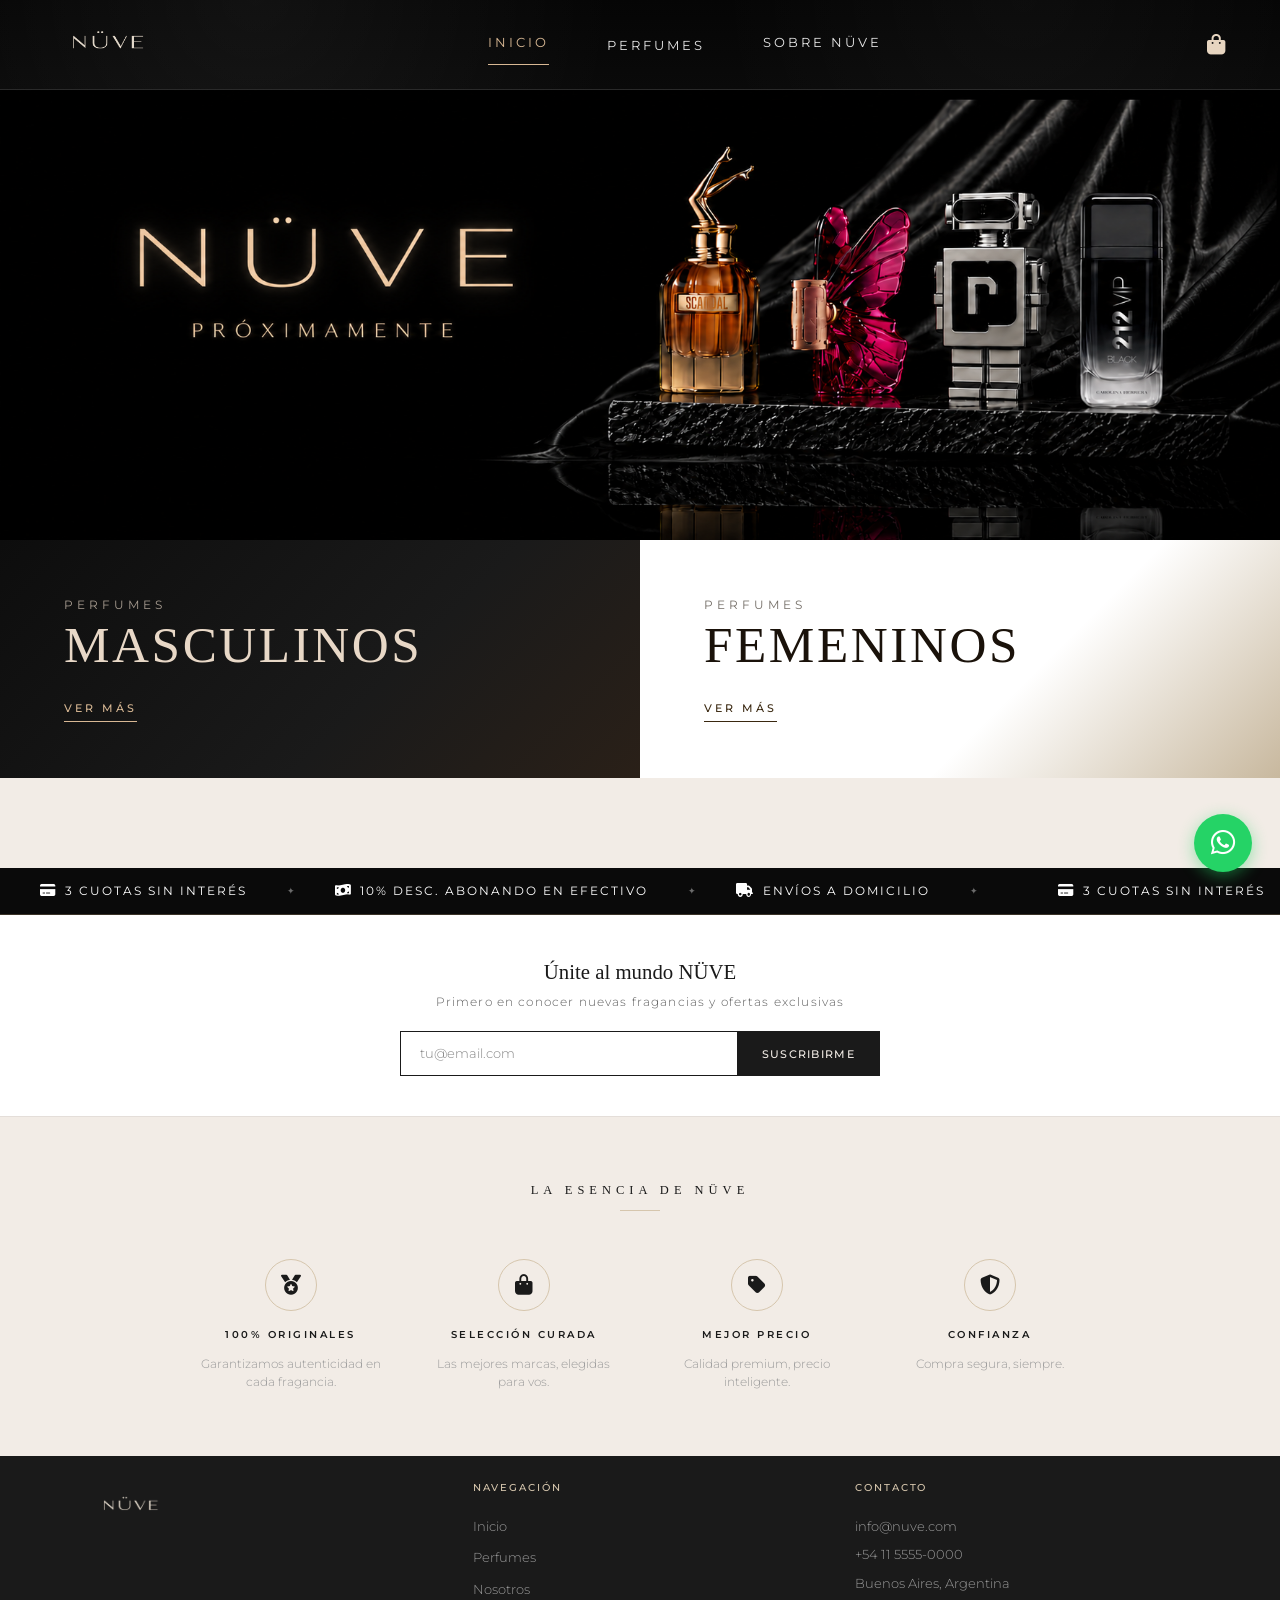
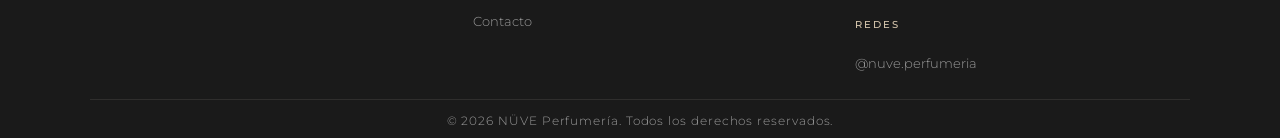
==== commit 85ef6ab0: "add promo-bar below colecciones on index, fix genero filter URLs" ====
--- a/frontend/index.html
+++ b/frontend/index.html
@@ -50,7 +50,7 @@
        ============================================================ -->
   <section class="colecciones-panels">
 
-    <a href="productos.html?genero=masculino" class="colecciones-panel colecciones-panel--dark">
+    <a href="productos?genero=masculino" class="colecciones-panel colecciones-panel--dark">
       <div class="colecciones-panel__content">
         <p class="colecciones-panel__label">PERFUMES</p>
         <h2 class="colecciones-panel__title">MASCULINOS</h2>
@@ -58,7 +58,7 @@
       </div>
     </a>
 
-    <a href="productos.html?genero=femenino" class="colecciones-panel colecciones-panel--light">
+    <a href="productos?genero=femenino" class="colecciones-panel colecciones-panel--light">
       <div class="colecciones-panel__content">
         <p class="colecciones-panel__label">PERFUMES</p>
         <h2 class="colecciones-panel__title">FEMENINOS</h2>
@@ -67,6 +67,28 @@
     </a>
 
   </section>
+
+  <!-- Promo bar -->
+  <div class="promo-bar">
+    <div class="promo-bar__track">
+      <div class="promo-bar__items">
+        <span class="promo-bar__item"><i class="fa-solid fa-credit-card"></i> 3 cuotas sin interés</span>
+        <span class="promo-bar__sep">✦</span>
+        <span class="promo-bar__item"><i class="fa-solid fa-money-bill-wave"></i> 10% desc. abonando en efectivo</span>
+        <span class="promo-bar__sep">✦</span>
+        <span class="promo-bar__item"><i class="fa-solid fa-truck"></i> Envíos a domicilio</span>
+        <span class="promo-bar__sep">✦</span>
+      </div>
+      <div class="promo-bar__items" aria-hidden="true">
+        <span class="promo-bar__item"><i class="fa-solid fa-credit-card"></i> 3 cuotas sin interés</span>
+        <span class="promo-bar__sep">✦</span>
+        <span class="promo-bar__item"><i class="fa-solid fa-money-bill-wave"></i> 10% desc. abonando en efectivo</span>
+        <span class="promo-bar__sep">✦</span>
+        <span class="promo-bar__item"><i class="fa-solid fa-truck"></i> Envíos a domicilio</span>
+        <span class="promo-bar__sep">✦</span>
+      </div>
+    </div>
+  </div>
 
   <!-- ============================================================
        NEWSLETTER
--- a/frontend/css/style.css
+++ b/frontend/css/style.css
@@ -927,7 +927,7 @@
 .footer {
   background-color: var(--negro);
   color: var(--crema);
-  padding: 5rem 2rem 2rem;
+  padding: 1.5rem 2rem 0.5rem;
 }
 
 .footer__top {
@@ -935,7 +935,7 @@
   grid-template-columns: 1fr 1fr 1fr;
   gap: 3rem;
   max-width: 1100px;
-  margin: 0 auto 4rem;
+  margin: 0 auto 1rem;
 }
 
 .footer__logo {
@@ -948,10 +948,10 @@
 }
 
 .footer__logo-img {
-  height: 90px;
+  height: 55px;
   width: auto;
   display: block;
-  margin-bottom: 1rem;
+  margin-bottom: 0.75rem;
 }
 
 .footer__tagline {
@@ -1002,7 +1002,7 @@
 
 .footer__bottom {
   border-top: 1px solid rgba(168, 162, 154, 0.15);
-  padding-top: 2rem;
+  padding-top: 0.75rem;
   text-align: center;
   max-width: 1100px;
   margin: 0 auto;
@@ -1964,7 +1964,7 @@
   gap: 5rem;
   max-width: 1000px;
   margin: 0 auto;
-  padding: 5rem 2rem;
+  padding: 9rem 2rem;
   align-items: start;
 }
 
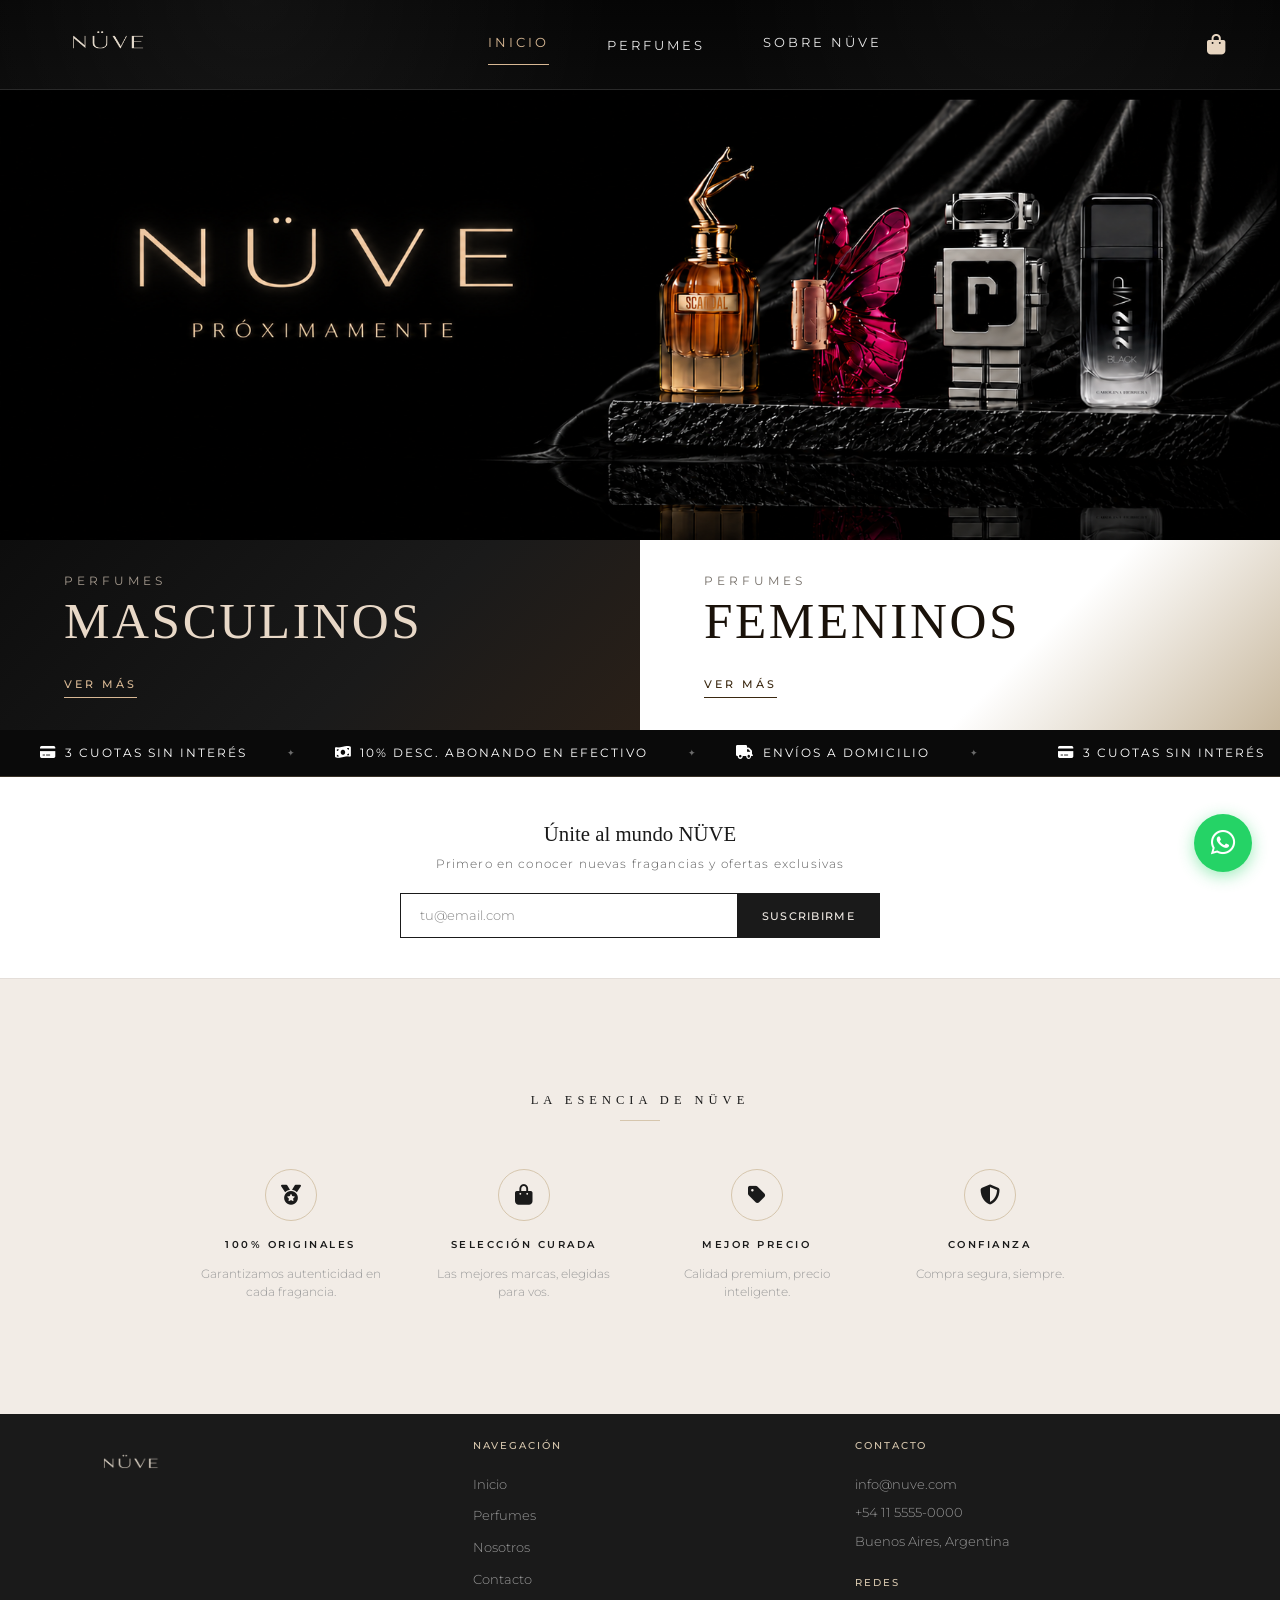
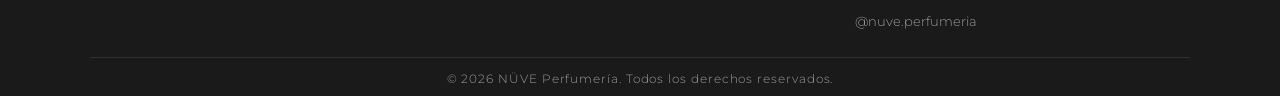
==== commit 7c55da55: "add mobile version of banner2" ====
--- a/frontend/index.html
+++ b/frontend/index.html
@@ -28,7 +28,10 @@
         </picture>
       </div>
       <div class="slider__slide">
-        <img src="images/banner2.png" alt="NÜVE Banner 2">
+        <picture>
+          <source media="(max-width: 768px)" srcset="images/banner2-mobile.png">
+          <img src="images/banner2.png" alt="NÜVE Banner 2">
+        </picture>
       </div>
       <div class="slider__slide">
         <picture>
--- a/frontend/css/style.css
+++ b/frontend/css/style.css
@@ -454,7 +454,7 @@
   flex: 1;
   display: flex;
   align-items: flex-end;
-  padding: 3.5rem 4rem;
+  padding: 2rem 4rem;
   text-decoration: none;
   position: relative;
   overflow: hidden;
@@ -2156,89 +2156,99 @@
    ============================================================ */
 @media (max-width: 768px) {
   /* ---- Navbar ---- */
-  .navbar                { height: 64px; padding: 0 1.25rem; }
-  .navbar__logo-img      { height: 46px; }
+  .navbar                { height: 60px; padding: 0 1rem; }
+  .navbar__logo-img      { height: 40px; }
   .navbar__nav           { display: none; }
   .navbar__icon-link     { display: none; }
   .navbar__hamburger     { display: flex; }
-  .mobile-menu           { top: 64px; left: 0; right: 0; width: 100%; }
+  .mobile-menu           { top: 60px; left: 0; right: 0; width: 100%; }
 
   /* ---- Hero slider ---- */
-  .hero-slider           { height: 78vh; }
-  .slider__slide img     { object-position: center top; }
+  .hero-slider           { height: 55vh; }
+  .slider__slide img     { object-position: center center; }
 
   /* ---- Promo bar ---- */
-  .promo-bar             { margin-top: 64px; padding: 0.55rem 0; }
+  .promo-bar             { padding: 0.55rem 0; }
   .promo-bar__item       { font-size: 0.58rem; letter-spacing: 1px; gap: 0.25rem; }
   .promo-bar__item i     { font-size: 0.7rem; }
-  .promo-bar__items      { gap: 1.5rem; padding: 0 1.5rem; }
+  .promo-bar__items      { gap: 1.5rem; padding: 0 1rem; }
 
   /* ---- Colecciones ---- */
   .colecciones-panels    { flex-direction: column; }
-  .colecciones-panel     { padding: 2.5rem 1.5rem; min-height: 190px; }
+  .colecciones-panel     { padding: 3rem 1.5rem; min-height: 160px; }
+  .colecciones-panel__title { font-size: 1.8rem; }
 
   /* ---- Más Vendidos ---- */
-  .mv-header             { flex-direction: column; gap: 0.5rem; margin-bottom: 1.5rem; }
-  .mas-vendidos__section { padding: 2.5rem 1rem; }
-  .mas-vendidos__grid    { grid-template-columns: 1fr; gap: 0.75rem; }
-  .mv-card__img-wrap     { height: 180px; }
+  .mv-header             { flex-direction: column; gap: 0.5rem; margin-bottom: 1.25rem; }
+  .mas-vendidos__section { padding: 2rem 1rem; }
+  .mas-vendidos__grid    { display: flex; flex-wrap: nowrap; overflow-x: auto; gap: 0.75rem; padding-bottom: 0.75rem; scroll-snap-type: x mandatory; -webkit-overflow-scrolling: touch; }
+  .mas-vendidos__grid > * { min-width: 220px; flex-shrink: 0; scroll-snap-align: start; }
+  .mv-card__img-wrap     { height: 160px; }
 
   /* ---- Productos ---- */
   body.page-productos .section  { padding: 1rem; }
-  .productos-grid-nuve          { grid-template-columns: 1fr !important; gap: 1rem; }
+  .productos-grid-nuve          { grid-template-columns: repeat(2, 1fr); gap: 0.75rem; }
   .filter-bar                   { flex-direction: column; align-items: stretch; padding: 0; gap: 0.5rem; }
   .filter-bar__search           { min-width: unset; width: 100%; }
   .filter-bar__select           { min-width: unset; width: 100%; }
   .filter-genero                { justify-content: center; }
-  .nuve-card__img-wrap          { height: 200px; }
-  .nuve-card__body              { padding: 0.9rem; }
-  .nuve-card__btn               { font-size: 0.58rem; letter-spacing: 1.5px; padding: 0.65rem; }
+  .nuve-card__img-wrap          { height: 180px; }
+  .nuve-card__body              { padding: 0.75rem; }
+  .nuve-card__nombre            { font-size: 0.85rem; }
+  .nuve-card__btn               { font-size: 0.55rem; letter-spacing: 1.5px; padding: 0.6rem; }
 
   /* ---- Cart / Checkout ---- */
-  .cart-page-header      { padding: 1.25rem 1rem 0; }
-  .cart-page-title       { font-size: 1.3rem; letter-spacing: 3px; }
+  .cart-page-header      { padding: 1rem 1rem 0; }
+  .cart-page-title       { font-size: 1.2rem; letter-spacing: 3px; }
   .cart-layout,
-  .checkout-layout       { padding: 1.25rem 1rem 3rem; gap: 1.5rem; }
-  .cart-item             { grid-template-columns: 75px 1fr; gap: 0.75rem; padding: 1rem 0; }
-  .cart-item__img-wrap   { height: 80px; }
+  .checkout-layout       { padding: 1rem 1rem 3rem; gap: 1.25rem; }
+  .cart-item             { grid-template-columns: 70px 1fr; gap: 0.6rem; padding: 0.9rem 0; }
+  .cart-item__img-wrap   { height: 75px; }
   .cart-item__right      { grid-column: 2; flex-direction: row; align-items: center; justify-content: space-between; flex-wrap: wrap; gap: 0.4rem; }
-  .cart-item__name       { font-size: 0.88rem; }
-  .order-summary         { padding: 1.25rem; }
-  .order-summary__title  { font-size: 1.1rem; }
+  .cart-item__name       { font-size: 0.85rem; }
+  .order-summary         { padding: 1.1rem; }
+  .order-summary__title  { font-size: 1rem; }
 
   /* ---- Checkout form ---- */
-  .checkout-progress     { margin-bottom: 1.25rem; }
-  .checkout-form__title  { font-size: 1.1rem; letter-spacing: 2px; }
-  .form-grid             { grid-template-columns: 1fr; gap: 1.25rem; }
+  .checkout-progress     { margin-bottom: 1rem; }
+  .checkout-form__title  { font-size: 1rem; letter-spacing: 2px; }
+  .form-grid             { grid-template-columns: 1fr; gap: 1rem; }
   .form-group--full      { grid-column: 1; }
 
   /* ---- Newsletter ---- */
-  .newsletter            { padding: 1.75rem 1.25rem; }
-  .newsletter__title     { font-size: 1.1rem; }
+  .newsletter            { padding: 2rem 1.25rem; }
+  .newsletter__title     { font-size: 1rem; }
   .newsletter__form      { flex-direction: column; }
   .newsletter__input     { border-right: 1px solid var(--negro); }
 
   /* ---- Footer ---- */
-  .footer__top           { grid-template-columns: 1fr; gap: 2rem; padding: 3rem 1.5rem 0; }
-  .footer__logo-img      { height: 65px; }
-  .footer__bottom        { padding: 1.5rem; }
+  .footer                { padding: 1.5rem 1rem 0.5rem; }
+  .footer__top           { grid-template-columns: 1fr; gap: 1.5rem; }
+  .footer__logo-img      { height: 45px; }
+  .footer__bottom        { padding-top: 1rem; }
+  .footer__heading       { margin-bottom: 0.75rem; }
 
   /* ---- Modal ---- */
-  .prod-modal__box       { width: 100%; }
+  .prod-modal__box       { width: 100%; max-height: 92vh; overflow-y: auto; flex-direction: column; }
+  .prod-modal__img-wrap  { width: 100%; max-height: 260px; }
 
   /* ---- Section generic ---- */
-  .section               { padding: 2.5rem 1rem; }
+  .section               { padding: 2rem 1rem; }
 }
 
 /* ============================================================
    RESPONSIVE - SMALL MOBILE (≤ 480px)
    ============================================================ */
 @media (max-width: 480px) {
-  .hero-slider           { height: 82vh; }
-  .mv-card__img-wrap     { height: 220px; }
-  .productos-grid-nuve   { grid-template-columns: repeat(2, 1fr); }
-  .colecciones-panel     { min-height: 165px; }
-  .promo-bar__items      { flex-wrap: wrap; gap: 0.4rem; }
+  .hero-slider           { height: 50vh; }
+  .productos-grid-nuve   { grid-template-columns: repeat(2, 1fr); gap: 0.5rem; }
+  .nuve-card__img-wrap   { height: 150px; }
+  .nuve-card__nombre     { font-size: 0.78rem; }
+  .nuve-card__btn        { font-size: 0.5rem; padding: 0.5rem; }
+  .colecciones-panel     { min-height: 140px; padding: 2.5rem 1rem; }
+  .mas-vendidos__grid > * { min-width: 180px; }
+  .mv-card__img-wrap     { height: 140px; }
+  .promo-bar__items      { gap: 1rem; }
 }
 
 /* ============================================================
@@ -2287,7 +2297,6 @@
   background: #0a0a0a;
   border-bottom: 1px solid rgba(200,169,126,0.25);
   padding: 0.85rem 0;
-  margin-top: 10vh;
   overflow: hidden;
 }
 
@@ -2676,7 +2685,7 @@
    ============================================================ */
 .esencia {
   background: var(--crema);
-  padding: 4rem 2rem;
+  padding: 7rem 2rem;
   text-align: center;
   border-top: 1px solid rgba(0,0,0,0.06);
 }
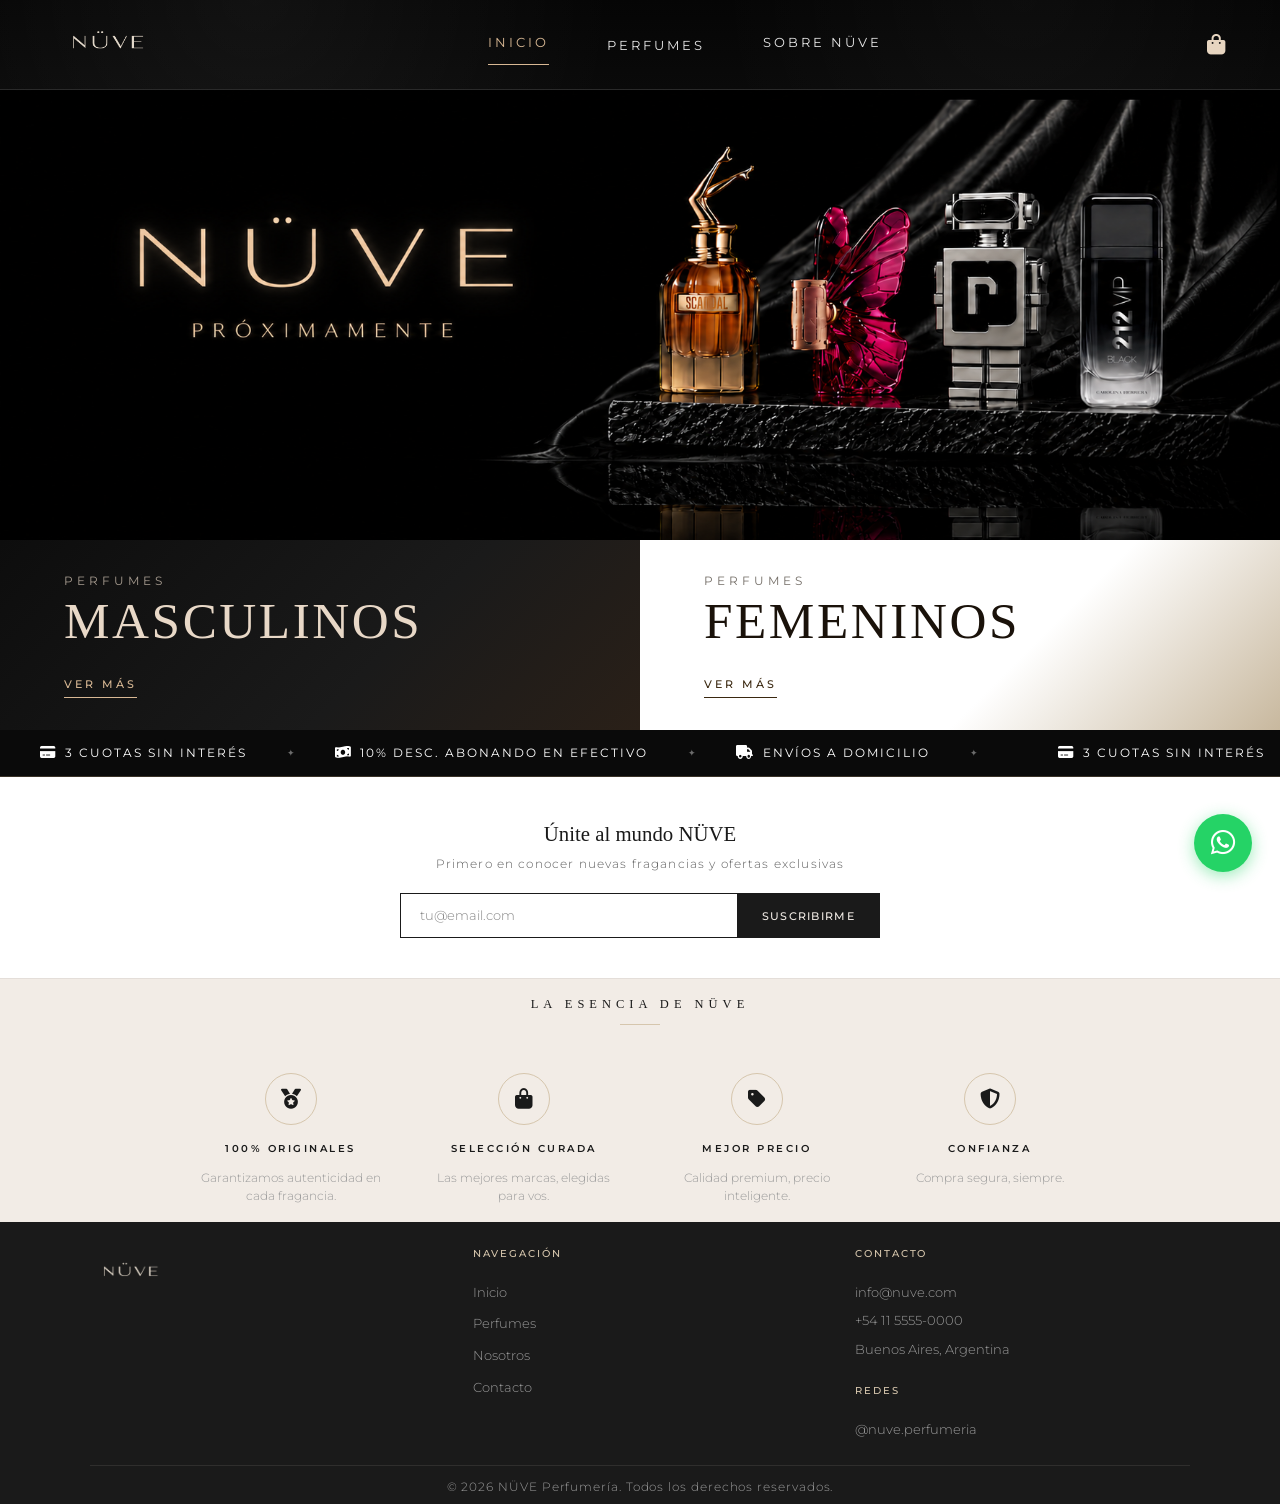
==== commit c942e99e: "add ?v=2 cache-busting to CSS links in all frontend HTML files" ====
--- a/frontend/index.html
+++ b/frontend/index.html
@@ -8,7 +8,7 @@
   <link rel="preconnect" href="https://fonts.googleapis.com">
   <link rel="preconnect" href="https://fonts.gstatic.com" crossorigin>
   <link href="https://fonts.googleapis.com/css2?family=Cinzel:wght@400;500&family=Montserrat:wght@300;400;500;600&display=swap" rel="stylesheet">
-  <link rel="stylesheet" href="css/style.css">
+  <link rel="stylesheet" href="css/style.css?v=2">
   <link href="https://api.fontshare.com/v2/css?f[]=garet@400,700&display=swap" rel="stylesheet">
 </head>
 <body>
--- a/frontend/css/style.css
+++ b/frontend/css/style.css
@@ -2157,7 +2157,8 @@
 @media (max-width: 768px) {
   /* ---- Navbar ---- */
   .navbar                { height: 60px; padding: 0 1rem; }
-  .navbar__logo-img      { height: 40px; }
+  .navbar__logo-img      { height: 52px; }
+  .navbar__cart          { font-size: 16px; }
   .navbar__nav           { display: none; }
   .navbar__icon-link     { display: none; }
   .navbar__hamburger     { display: flex; }
@@ -2179,10 +2180,9 @@
   .colecciones-panel__title { font-size: 1.8rem; }
 
   /* ---- Más Vendidos ---- */
-  .mv-header             { flex-direction: column; gap: 0.5rem; margin-bottom: 1.25rem; }
-  .mas-vendidos__section { padding: 2rem 1rem; }
-  .mas-vendidos__grid    { display: flex; flex-wrap: nowrap; overflow-x: auto; gap: 0.75rem; padding-bottom: 0.75rem; scroll-snap-type: x mandatory; -webkit-overflow-scrolling: touch; }
-  .mas-vendidos__grid > * { min-width: 220px; flex-shrink: 0; scroll-snap-align: start; }
+  .mv-header             { flex-direction: column; gap: 0.5rem; margin-bottom: 1rem; }
+  .mas-vendidos__section { padding: 1.5rem 1rem; }
+  .mas-vendidos__grid    { display: grid; grid-template-columns: repeat(2, 1fr); gap: 0.75rem; max-width: 100%; margin: 0; }
   .mv-card__img-wrap     { height: 160px; }
 
   /* ---- Productos ---- */
@@ -2198,16 +2198,23 @@
   .nuve-card__btn               { font-size: 0.55rem; letter-spacing: 1.5px; padding: 0.6rem; }
 
   /* ---- Cart / Checkout ---- */
-  .cart-page-header      { padding: 1rem 1rem 0; }
-  .cart-page-title       { font-size: 1.2rem; letter-spacing: 3px; }
+  .cart-page-header         { padding: 1rem 1rem 0; }
+  .cart-page-title          { font-size: 1.1rem; letter-spacing: 3px; }
   .cart-layout,
-  .checkout-layout       { padding: 1rem 1rem 3rem; gap: 1.25rem; }
-  .cart-item             { grid-template-columns: 70px 1fr; gap: 0.6rem; padding: 0.9rem 0; }
-  .cart-item__img-wrap   { height: 75px; }
-  .cart-item__right      { grid-column: 2; flex-direction: row; align-items: center; justify-content: space-between; flex-wrap: wrap; gap: 0.4rem; }
-  .cart-item__name       { font-size: 0.85rem; }
-  .order-summary         { padding: 1.1rem; }
-  .order-summary__title  { font-size: 1rem; }
+  .checkout-layout          { padding: 1rem 1rem 3rem; gap: 1.5rem; }
+  .cart-empty               { padding: 2.5rem 1rem; }
+  .cart-empty__title        { font-size: 1.1rem; letter-spacing: 2px; }
+  .cart-item                { grid-template-columns: 85px 1fr; gap: 0.75rem; padding: 1rem 0; align-items: start; }
+  .cart-item__img-wrap      { height: 95px; }
+  .cart-item__right         { grid-column: 1 / -1; flex-direction: row; align-items: center; justify-content: space-between; padding-top: 0.25rem; border-top: 1px solid #f5f0ea; gap: 0.5rem; }
+  .cart-item__name          { font-size: 0.88rem; }
+  .cart-item__subtotal      { font-size: 0.9rem; }
+  .cart-item__remove        { font-size: 0.6rem; }
+  .qty-control__btn         { width: 28px; height: 28px; }
+  .qty-control__value       { width: 30px; font-size: 0.8rem; }
+  .order-summary            { padding: 1.25rem; }
+  .order-summary__title     { font-size: 1rem; }
+  .order-summary__actions   { margin-top: 1.25rem; gap: 0.6rem; }
 
   /* ---- Checkout form ---- */
   .checkout-progress     { margin-bottom: 1rem; }
@@ -2246,8 +2253,7 @@
   .nuve-card__nombre     { font-size: 0.78rem; }
   .nuve-card__btn        { font-size: 0.5rem; padding: 0.5rem; }
   .colecciones-panel     { min-height: 140px; padding: 2.5rem 1rem; }
-  .mas-vendidos__grid > * { min-width: 180px; }
-  .mv-card__img-wrap     { height: 140px; }
+  .mv-card__img-wrap     { height: 130px; }
   .promo-bar__items      { gap: 1rem; }
 }
 
@@ -2342,7 +2348,7 @@
    ============================================================ */
 .mas-vendidos__section {
   background: #ffffff;
-  padding: 4rem 3rem;
+  padding: 2rem 2rem;
 }
 
 .mv-header {
@@ -2685,7 +2691,7 @@
    ============================================================ */
 .esencia {
   background: var(--crema);
-  padding: 7rem 2rem;
+  padding: 1rem 1rem;
   text-align: center;
   border-top: 1px solid rgba(0,0,0,0.06);
 }
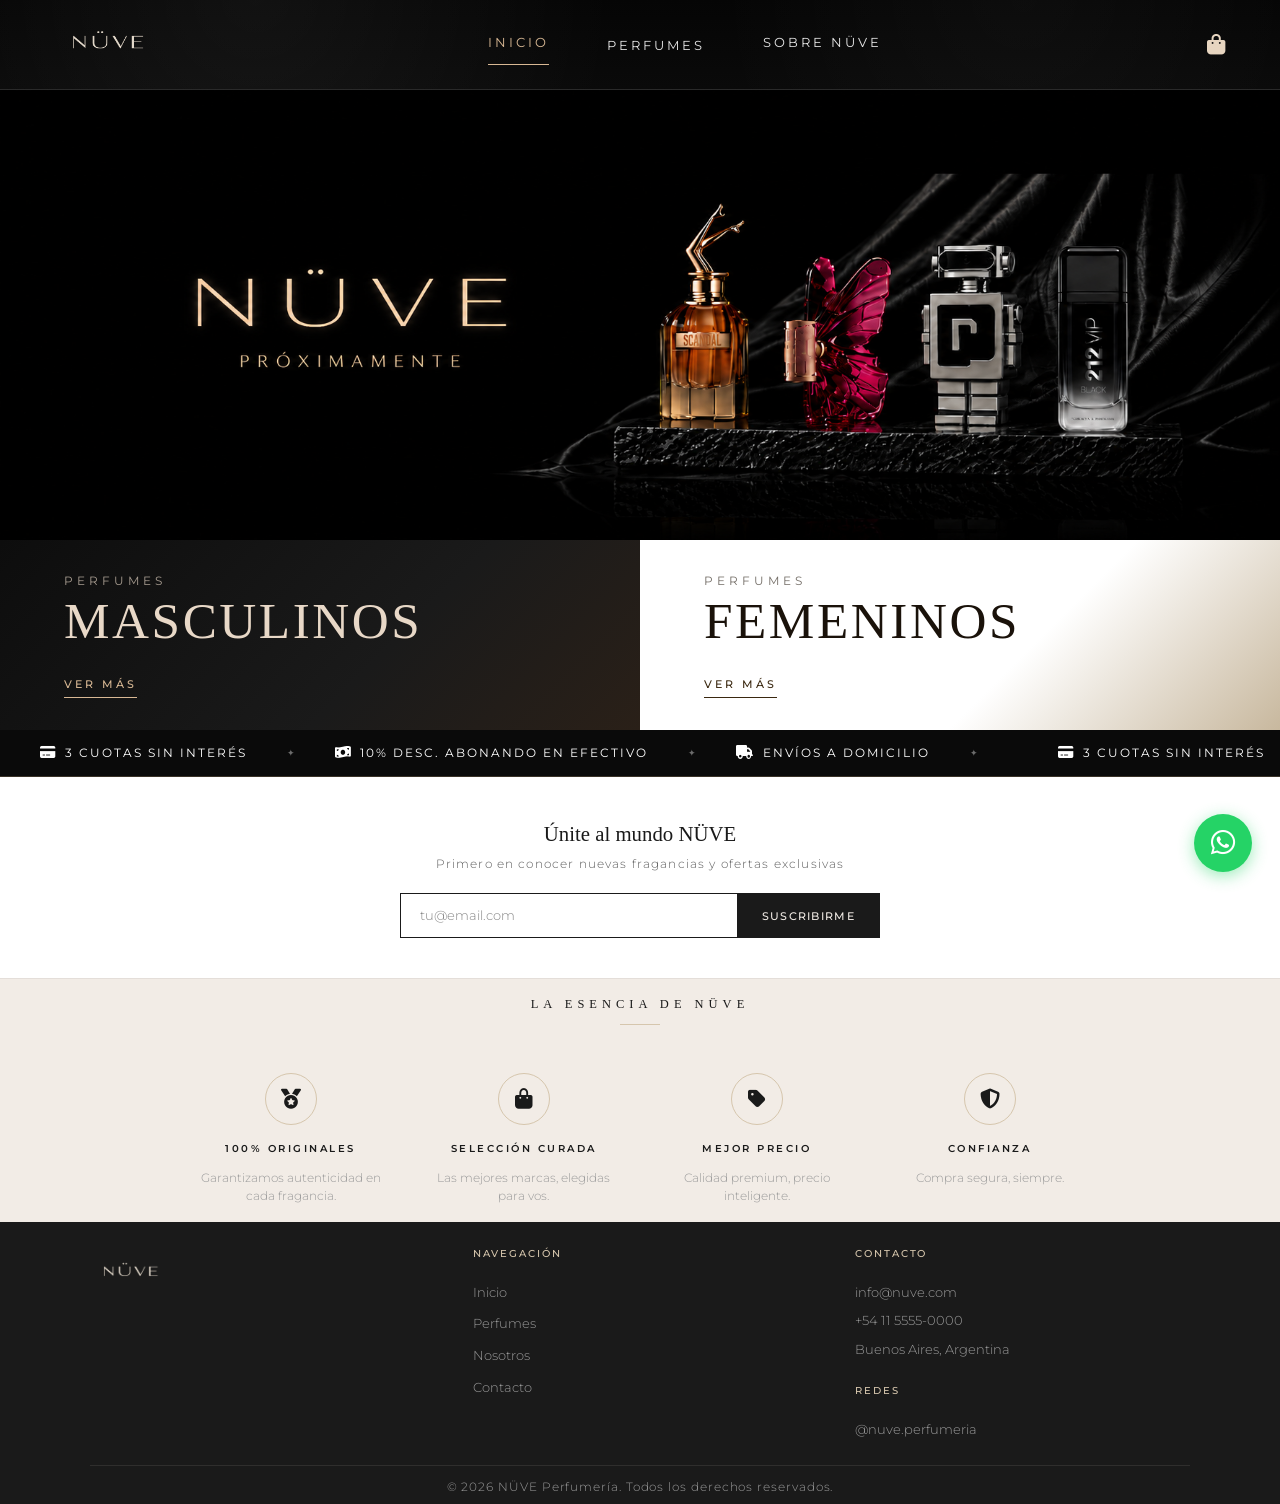
==== commit 474b911c: "update banner1 mobile image, bump CSS to v=3 for cache busting" ====
--- a/frontend/index.html
+++ b/frontend/index.html
@@ -8,7 +8,7 @@
   <link rel="preconnect" href="https://fonts.googleapis.com">
   <link rel="preconnect" href="https://fonts.gstatic.com" crossorigin>
   <link href="https://fonts.googleapis.com/css2?family=Cinzel:wght@400;500&family=Montserrat:wght@300;400;500;600&display=swap" rel="stylesheet">
-  <link rel="stylesheet" href="css/style.css?v=2">
+  <link rel="stylesheet" href="css/style.css?v=3">
   <link href="https://api.fontshare.com/v2/css?f[]=garet@400,700&display=swap" rel="stylesheet">
 </head>
 <body>
--- a/frontend/css/style.css
+++ b/frontend/css/style.css
@@ -2181,9 +2181,11 @@
 
   /* ---- Más Vendidos ---- */
   .mv-header             { flex-direction: column; gap: 0.5rem; margin-bottom: 1rem; }
-  .mas-vendidos__section { padding: 1.5rem 1rem; }
-  .mas-vendidos__grid    { display: grid; grid-template-columns: repeat(2, 1fr); gap: 0.75rem; max-width: 100%; margin: 0; }
-  .mv-card__img-wrap     { height: 160px; }
+  .mas-vendidos__section { padding: 1.5rem 0 1.5rem 1rem; overflow: hidden; }
+  .mas-vendidos__grid    { display: flex; flex-wrap: nowrap; overflow-x: auto; gap: 0.75rem; padding-right: 1rem; padding-bottom: 0.5rem; scroll-snap-type: x mandatory; -webkit-overflow-scrolling: touch; scrollbar-width: none; max-width: none; margin: 0; }
+  .mas-vendidos__grid::-webkit-scrollbar { display: none; }
+  .mas-vendidos__grid > * { min-width: 72vw; max-width: 72vw; flex-shrink: 0; scroll-snap-align: start; }
+  .mv-card__img-wrap     { height: 200px; }
 
   /* ---- Productos ---- */
   body.page-productos .section  { padding: 1rem; }
@@ -2253,7 +2255,7 @@
   .nuve-card__nombre     { font-size: 0.78rem; }
   .nuve-card__btn        { font-size: 0.5rem; padding: 0.5rem; }
   .colecciones-panel     { min-height: 140px; padding: 2.5rem 1rem; }
-  .mv-card__img-wrap     { height: 130px; }
+  .mv-card__img-wrap     { height: 180px; }
   .promo-bar__items      { gap: 1rem; }
 }
 
@@ -2387,7 +2389,7 @@
   display: flex;
   align-items: center;
   justify-content: center;
-  height: 300px;
+  height: 220px;
   overflow: hidden;
 }
 
@@ -2403,7 +2405,7 @@
 .productos-grid-nuve {
   display: grid;
   grid-template-columns: repeat(4, 1fr);
-  gap: 1.5rem;
+  gap: 1rem;
   max-width: 1200px;
   margin: 0 auto;
 }
@@ -2444,7 +2446,7 @@
   display: flex;
   align-items: center;
   justify-content: center;
-  height: 280px;
+  height: 210px;
   overflow: hidden;
 }
 
@@ -2455,7 +2457,7 @@
 }
 
 .nuve-card__body {
-  padding: 1.2rem 1.2rem 1.4rem;
+  padding: 0.9rem 0.9rem 1rem;
   display: flex;
   flex-direction: column;
   gap: 2px;
@@ -2463,7 +2465,7 @@
 
 .nuve-card__nombre {
   font-family: 'Garet', 'Nunito', sans-serif;
-  font-size: 1rem;
+  font-size: 0.88rem;
   font-weight: 400;
   color: #1a1a1a;
   letter-spacing: 0.5px;
@@ -2471,35 +2473,35 @@
 
 .nuve-card__marca {
   font-family: var(--font-secondary);
-  font-size: 0.68rem;
+  font-size: 0.62rem;
   color: #c8a97e;
   letter-spacing: 1px;
 }
 
 .nuve-card__tipo {
   font-family: var(--font-secondary);
-  font-size: 0.65rem;
+  font-size: 0.6rem;
   color: #aaa;
   letter-spacing: 0.5px;
-  margin-bottom: 0.4rem;
+  margin-bottom: 0.3rem;
 }
 
 .nuve-card__precio {
   font-family: var(--font-secondary);
-  font-size: 1rem;
+  font-size: 0.9rem;
   font-weight: 600;
   color: #1a1a1a;
-  margin-bottom: 0.8rem;
+  margin-bottom: 0.6rem;
 }
 
 .nuve-card__btn {
   width: 100%;
-  padding: 0.75rem;
+  padding: 0.6rem;
   background: #1a1a1a;
   color: #e8d8c7;
   border: none;
   font-family: var(--font-secondary);
-  font-size: 0.65rem;
+  font-size: 0.6rem;
   font-weight: 600;
   letter-spacing: 2.5px;
   cursor: pointer;
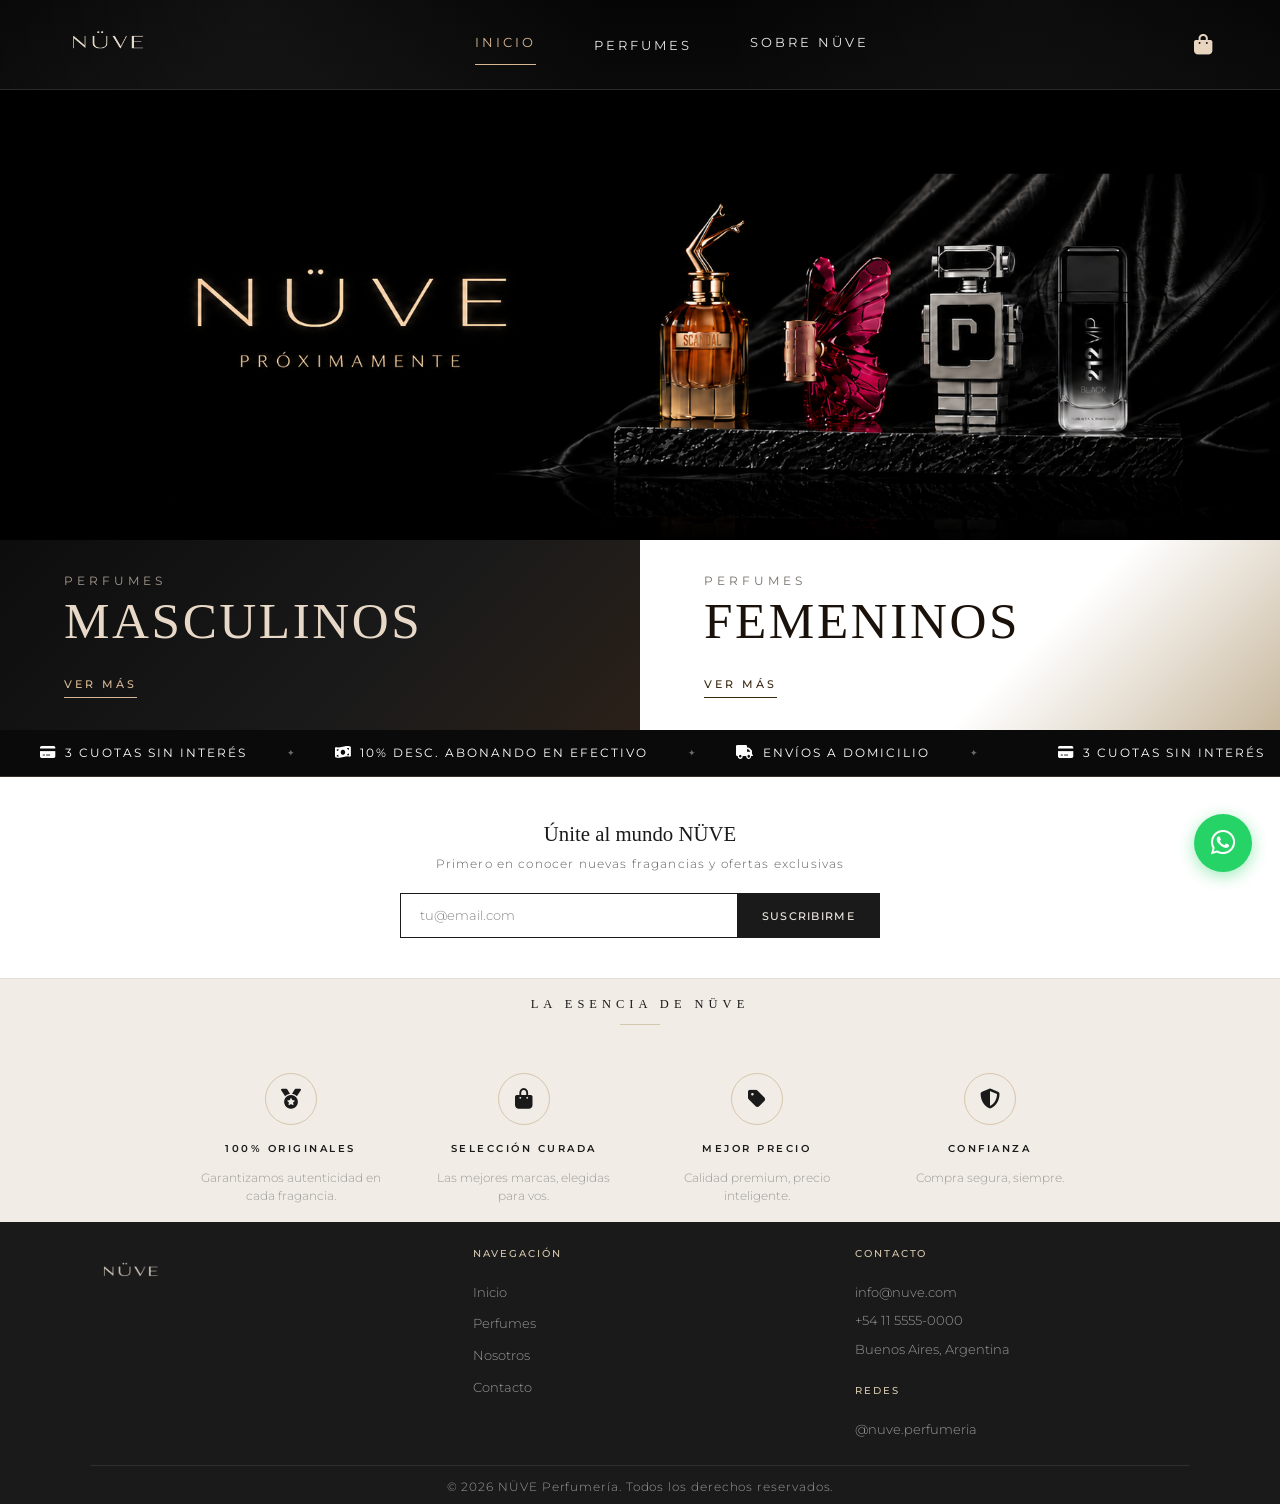
==== commit 284895da: "feat: comprehensive mobile-first responsive overhaul (CSS v5) - Add 992px and 576px breakpoints for " ====
--- a/frontend/index.html
+++ b/frontend/index.html
@@ -8,7 +8,7 @@
   <link rel="preconnect" href="https://fonts.googleapis.com">
   <link rel="preconnect" href="https://fonts.gstatic.com" crossorigin>
   <link href="https://fonts.googleapis.com/css2?family=Cinzel:wght@400;500&family=Montserrat:wght@300;400;500;600&display=swap" rel="stylesheet">
-  <link rel="stylesheet" href="css/style.css?v=3">
+  <link rel="stylesheet" href="css/style.css?v=5">
   <link href="https://api.fontshare.com/v2/css?f[]=garet@400,700&display=swap" rel="stylesheet">
 </head>
 <body>
--- a/frontend/css/style.css
+++ b/frontend/css/style.css
@@ -234,10 +234,13 @@
   position: relative;
   display: flex;
   align-items: center;
+  justify-content: center;
   color: #e7d5c0;
   font-size: 21px;
   text-decoration: none;
   transition: 0.3s;
+  min-width: 44px;
+  min-height: 44px;
 }
 
 .navbar__cart:hover {
@@ -268,7 +271,11 @@
   flex-direction: column;
   gap: 5px;
   cursor: pointer;
-  padding: 4px;
+  padding: 0;
+  min-width: 44px;
+  min-height: 44px;
+  align-items: center;
+  justify-content: center;
 }
 
 .navbar__hamburger span {
@@ -283,15 +290,15 @@
 .mobile-menu {
   display: none;
   position: fixed;
-  top: 64px;
+  top: 60px;
   left: 0;
   right: 0;
   background-color: #0a0a0a;
-  border-bottom: 1px solid rgba(200,169,126,0.2);
+  border-bottom: 1px solid rgba(200,169,126,0.15);
   z-index: 999;
   flex-direction: column;
   align-items: flex-start;
-  padding: 1.25rem 1.5rem 1.5rem;
+  padding: 0.75rem 1.25rem 1rem;
   gap: 0;
 }
 
@@ -300,15 +307,17 @@
 }
 
 .mobile-menu a {
-  font-family: var(--font-primary);
-  font-size: 1.3rem;
-  font-weight: 300;
-  letter-spacing: 0.08em;
-  color: #e8d8c7;
-  padding: 0.6rem 0;
+  font-family: var(--font-secondary);
+  font-size: 0.72rem;
+  font-weight: 500;
+  letter-spacing: 0.18em;
+  text-transform: uppercase;
+  color: #c8b89e;
+  padding: 0.65rem 0;
   width: 100%;
-  border-bottom: 1px solid rgba(255,255,255,0.06);
+  border-bottom: 1px solid rgba(255,255,255,0.05);
   transition: color var(--transition);
+  text-decoration: none;
 }
 
 .mobile-menu a:last-child {
@@ -316,7 +325,7 @@
 }
 
 .mobile-menu a:hover {
-  color: #d8b894;
+  color: #ffffff;
 }
 
 /* ============================================================
@@ -1220,7 +1229,7 @@
   position: fixed;
   top: 1.5rem;
   right: 1.5rem;
-  z-index: 9999;
+  z-index: 9998;
   display: flex;
   flex-direction: column;
   gap: 0.75rem;
@@ -2152,13 +2161,27 @@
 }
 
 /* ============================================================
+   RESPONSIVE - LARGE TABLET (≤ 992px)
+   ============================================================ */
+@media (max-width: 992px) {
+  .navbar                { padding: 0 30px; }
+  .navbar__nav           { gap: 36px; }
+  .navbar__link          { font-size: 12px; letter-spacing: 2px; }
+  .mas-vendidos__grid    { grid-template-columns: repeat(2, 1fr); }
+  .productos-grid-nuve   { grid-template-columns: repeat(3, 1fr); }
+  .cart-layout,
+  .checkout-layout       { grid-template-columns: 1fr 320px; }
+  .colecciones-panel     { padding: 2rem 2.5rem; }
+}
+
+/* ============================================================
    RESPONSIVE - MOBILE (≤ 768px)
    ============================================================ */
 @media (max-width: 768px) {
   /* ---- Navbar ---- */
   .navbar                { height: 60px; padding: 0 1rem; }
   .navbar__logo-img      { height: 52px; }
-  .navbar__cart          { font-size: 16px; }
+  .navbar__cart          { font-size: 18px; min-width: 44px; min-height: 44px; }
   .navbar__nav           { display: none; }
   .navbar__icon-link     { display: none; }
   .navbar__hamburger     { display: flex; }
@@ -2246,6 +2269,26 @@
 }
 
 /* ============================================================
+   RESPONSIVE - SMALL TABLET / LARGE PHONE (≤ 576px)
+   ============================================================ */
+@media (max-width: 576px) {
+  .hero-slider           { height: 52vh; }
+  .colecciones-panel     { padding: 2.5rem 1.25rem; min-height: 150px; }
+  .mas-vendidos__grid > * { min-width: 75vw; max-width: 75vw; }
+  .cart-item             { grid-template-columns: 80px 1fr; gap: 0.75rem; }
+  .cart-item__img-wrap   { height: 90px; }
+  .contact-layout        { padding: 2rem 1rem; gap: 2rem; }
+  .checkout-resultado    { padding: 4rem 1.25rem 3rem; }
+  .prod-modal__box       { width: 100%; border-radius: 0; }
+  .prod-modal__img-wrap  { height: 240px; padding: 2rem 1.5rem; }
+  .prod-modal__info      { padding: 1.5rem 1.5rem 2.5rem; }
+  .prod-modal__nombre    { font-size: 1.5rem; }
+  .footer__top           { gap: 1.25rem; }
+  .toast-container       { right: 0.75rem; left: 0.75rem; }
+  .toast                 { max-width: 100%; }
+}
+
+/* ============================================================
    RESPONSIVE - SMALL MOBILE (≤ 480px)
    ============================================================ */
 @media (max-width: 480px) {
@@ -2254,9 +2297,47 @@
   .nuve-card__img-wrap   { height: 150px; }
   .nuve-card__nombre     { font-size: 0.78rem; }
   .nuve-card__btn        { font-size: 0.5rem; padding: 0.5rem; }
-  .colecciones-panel     { min-height: 140px; padding: 2.5rem 1rem; }
+  .colecciones-panel     { min-height: 130px; padding: 2rem 1rem; }
   .mv-card__img-wrap     { height: 180px; }
   .promo-bar__items      { gap: 1rem; }
+  .promo-bar__item       { font-size: 0.55rem; letter-spacing: 0.8px; }
+  .newsletter__title     { font-size: 0.95rem; }
+  .newsletter__subtitle  { font-size: 0.68rem; }
+}
+
+/* ============================================================
+   RESPONSIVE - EXTRA SMALL (≤ 390px)
+   ============================================================ */
+@media (max-width: 390px) {
+  .navbar                { padding: 0 0.75rem; }
+  .navbar__logo-img      { height: 44px; }
+  .hero-slider           { height: 45vh; }
+  .colecciones-panel     { min-height: 115px; padding: 1.75rem 0.875rem; }
+  .colecciones-panel__title { font-size: 1.5rem; }
+  .mas-vendidos__grid > * { min-width: 80vw; max-width: 80vw; }
+  .mv-card__img-wrap     { height: 160px; }
+  .productos-grid-nuve   { grid-template-columns: 1fr 1fr; gap: 0.4rem; }
+  .nuve-card__img-wrap   { height: 125px; }
+  .nuve-card__nombre     { font-size: 0.73rem; }
+  .nuve-card__precio     { font-size: 0.82rem; }
+  .nuve-card__btn        { font-size: 0.46rem; padding: 0.45rem; letter-spacing: 1.5px; }
+  .promo-bar__item       { font-size: 0.5rem; letter-spacing: 0.5px; }
+  .promo-bar__items      { gap: 0.75rem; }
+  .prod-modal__nombre    { font-size: 1.3rem; }
+  .prod-modal__precio    { font-size: 1.2rem; }
+  .cart-page-title       { font-size: 1rem; letter-spacing: 2px; }
+  .cart-item             { grid-template-columns: 70px 1fr; gap: 0.6rem; }
+  .cart-item__img-wrap   { height: 78px; }
+  .cart-item__name       { font-size: 0.82rem; }
+  .order-summary         { padding: 1rem; }
+  .checkout-form__title  { font-size: 0.9rem; }
+  .form-grid             { gap: 0.85rem; }
+  .newsletter__form      { gap: 0; }
+  .newsletter__input     { padding: 0.75rem 1rem; font-size: 0.75rem; }
+  .newsletter__btn       { padding: 0.75rem 1rem; font-size: 0.62rem; }
+  .footer__logo-img      { height: 38px; }
+  .footer__tagline       { font-size: 0.68rem; }
+  .footer__nav a         { font-size: 0.72rem; }
 }
 
 /* ============================================================
